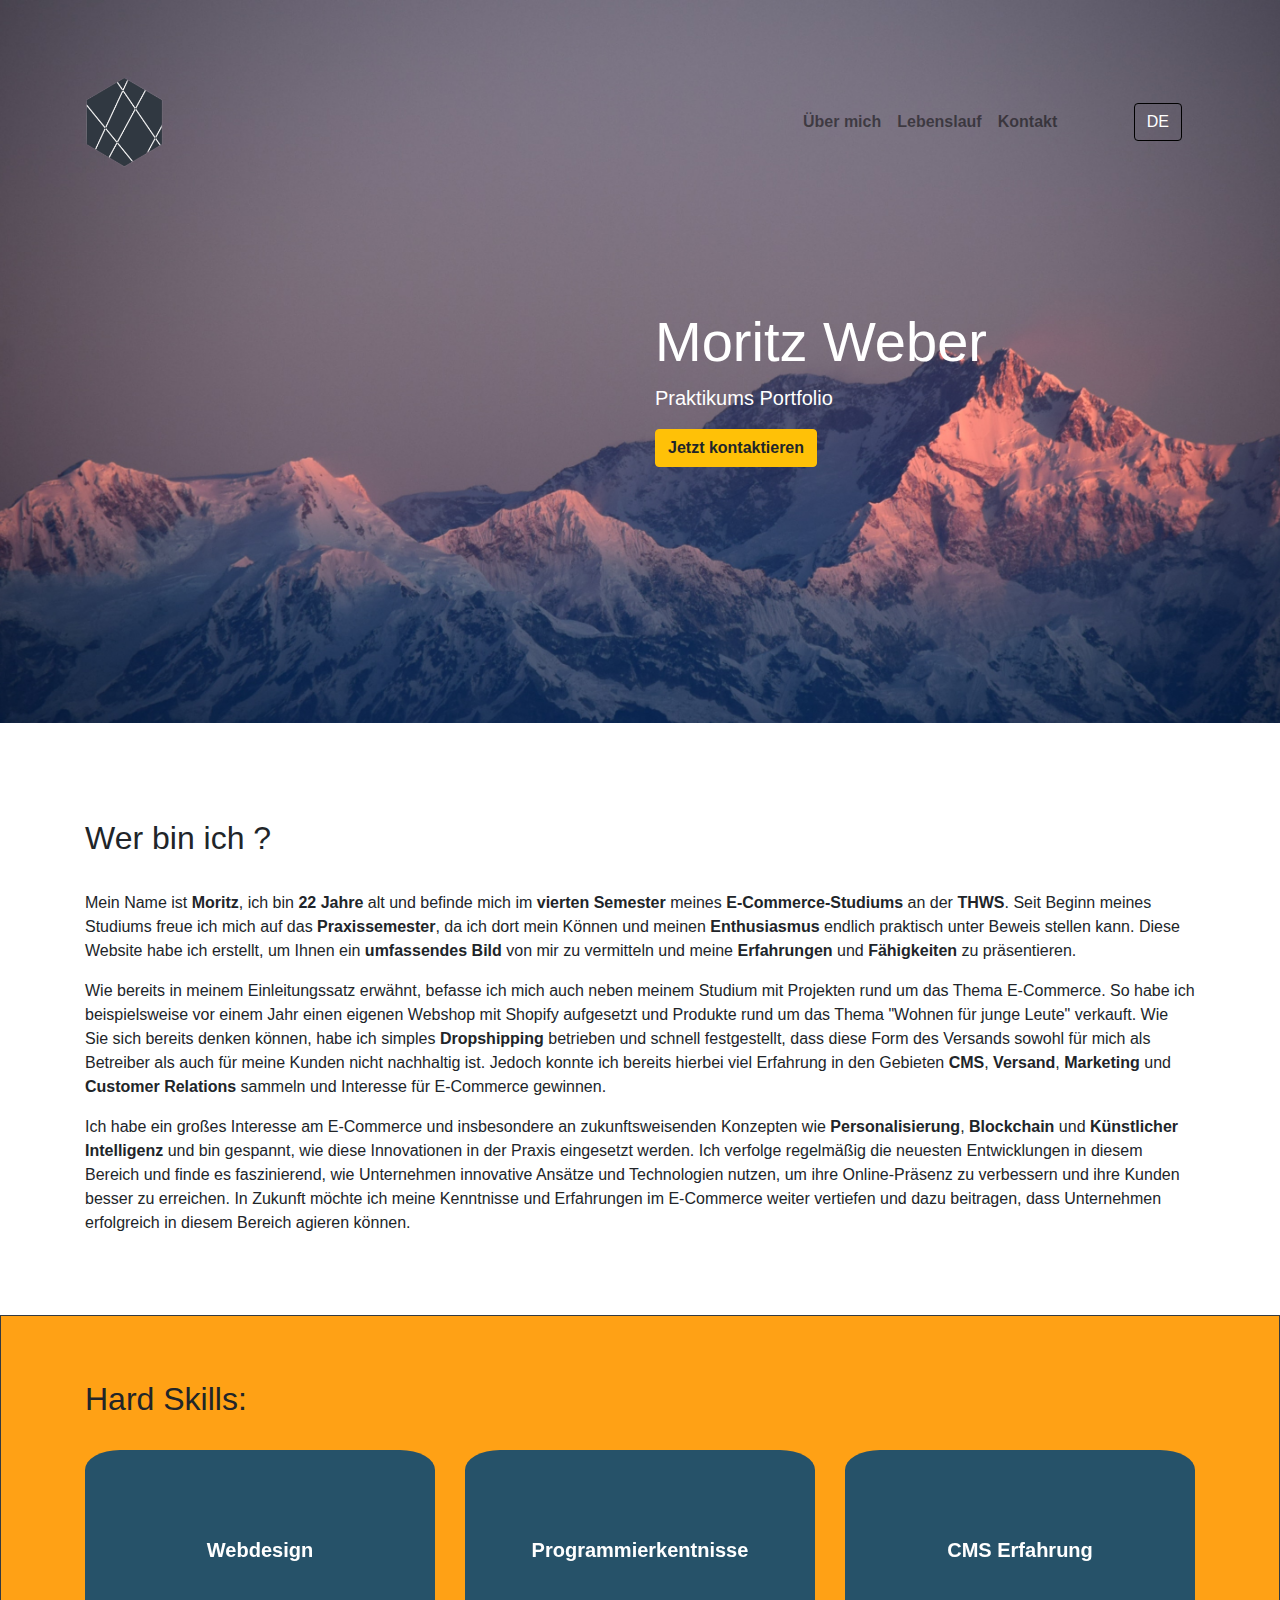
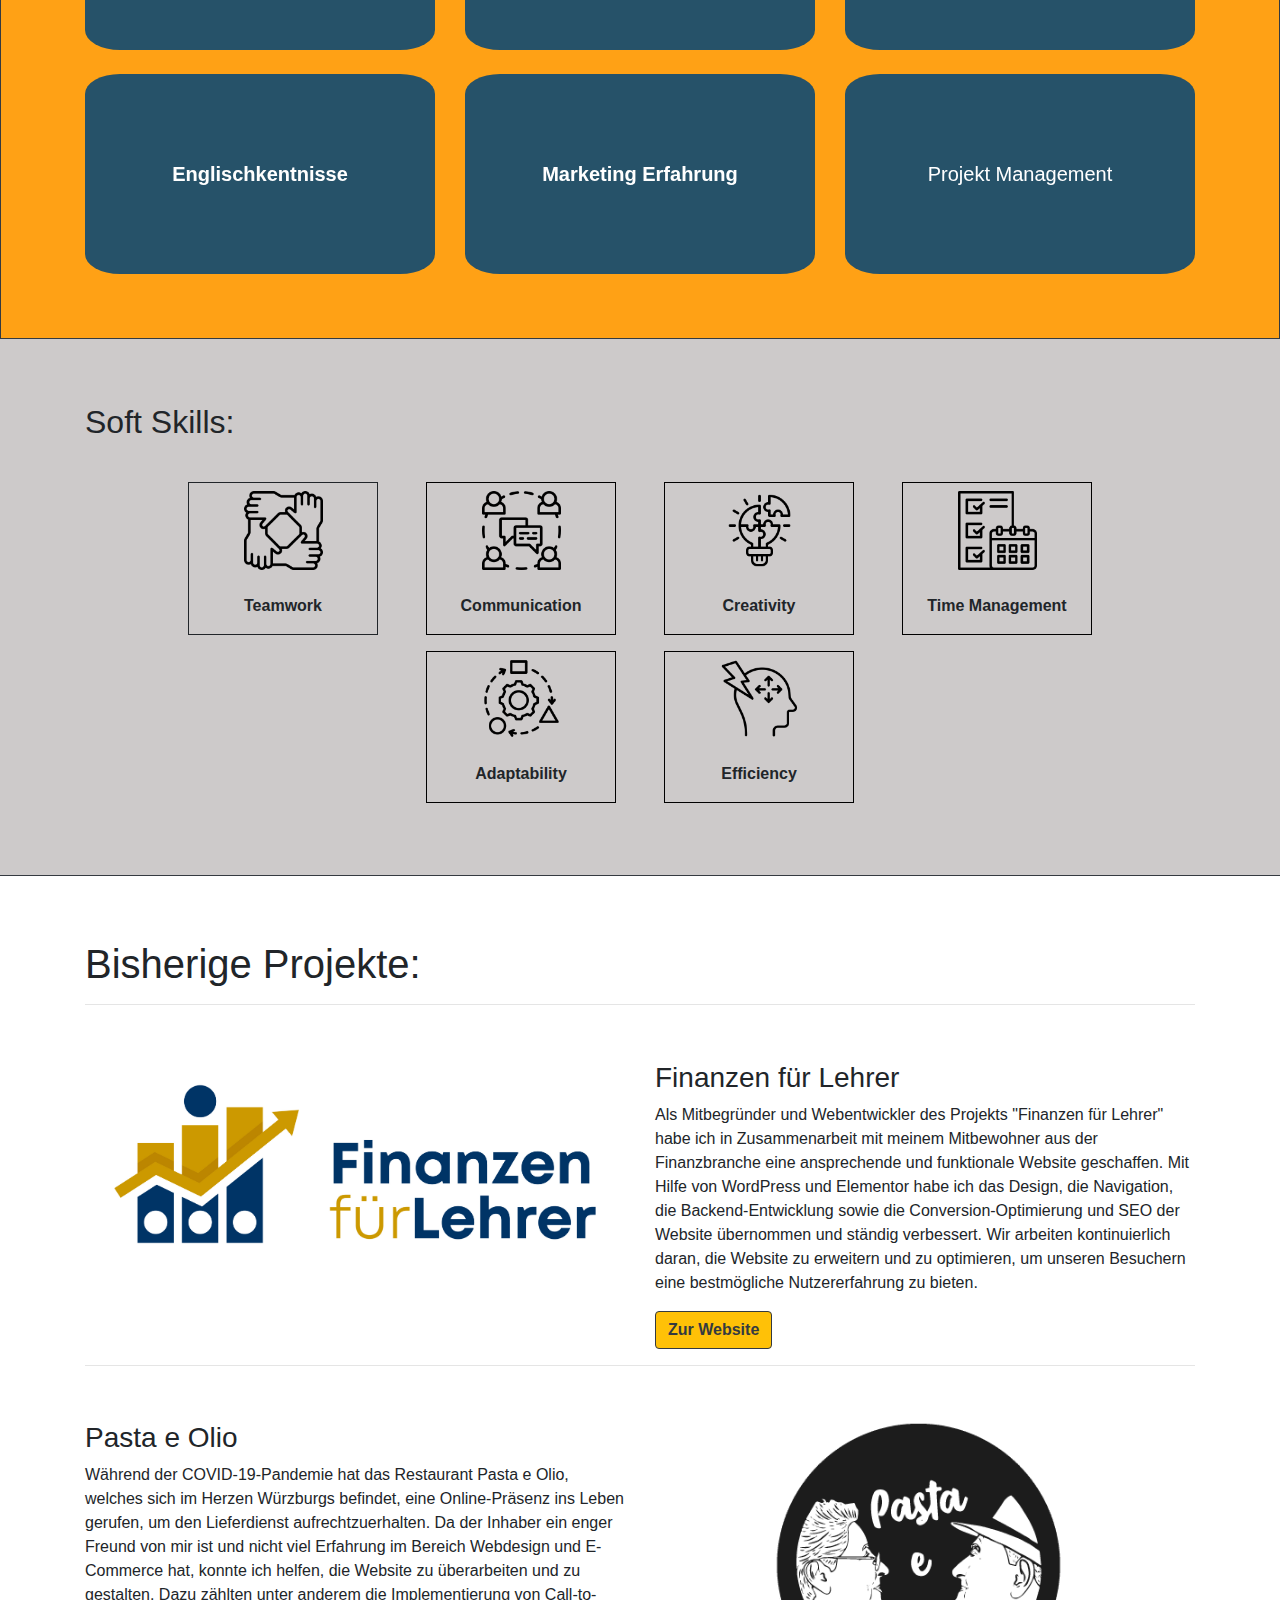
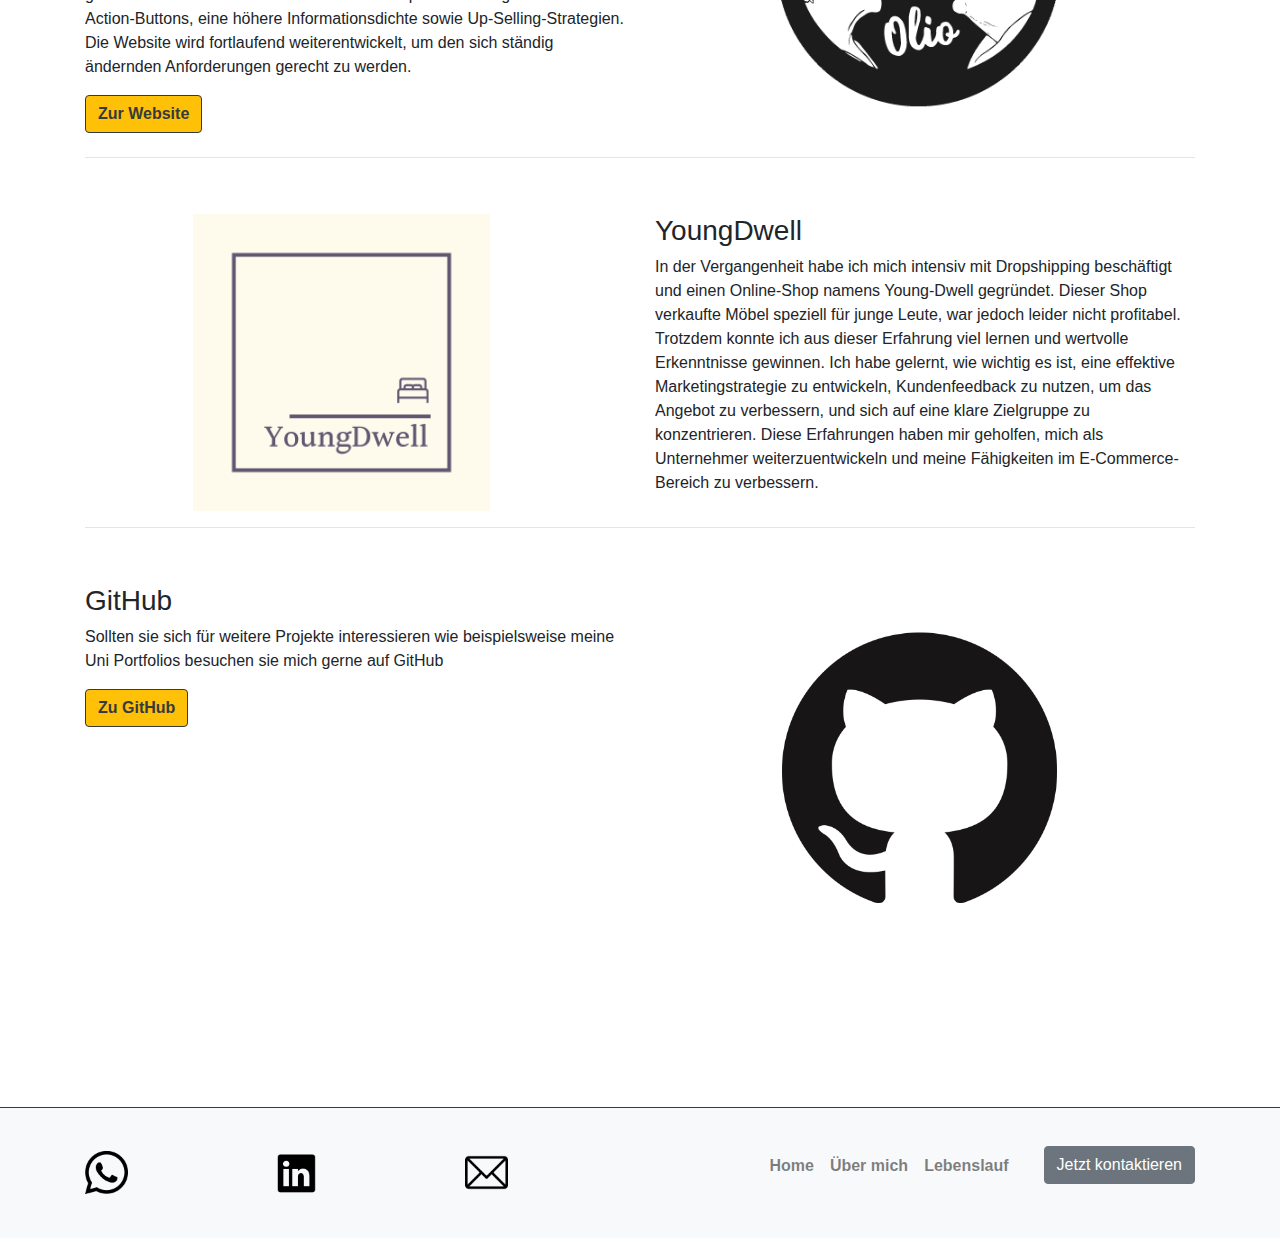
==== about.html @ 77ffb419 "footer" ====
<!DOCTYPE html>
<html lang="de">


<head>
  <meta charset="UTF-8">
  <meta name="viewport" content="width=device-width, initial-scale=1.0">
  <meta http-equiv="X-UA-Compatible" content="ie=edge">
  <title>Moritz Weber - Portfolio</title>
  <link rel="stylesheet" href="https://stackpath.bootstrapcdn.com/bootstrap/4.3.1/css/bootstrap.min.css" integrity="sha384-ggOyR0iXCbMQv3Xipma34MD+dH/1fQ784/j6cY/iJTQUOhcWr7x9JvoRxT2MZw1T" crossorigin="anonymous">
  <script src="lang.js"></script> 
  <script src="style.js"></script> 
  <link rel="stylesheet" href="style.css">
</head>


<body> 
  <div class="jumbotron jumbotron-fluid" style="background-image: url('img/mountain.jpg');">
    <header class="navbar navbar-expand-lg navbar-light" style="background-color: transparent;">
      <div class="container">
        <a class="navbar-brand" href="index.html">
          <img src="img/logo.png" alt="logo" style="max-height: 90px;" id="img1">
          <script>  rotateImageClockwise('img1');</script>
        </a>
        <button class="navbar-toggler" type="button" data-toggle="collapse" data-target="#navbarNav" aria-controls="navbarNav" aria-expanded="false" aria-label="Toggle navigation">
          <span class="navbar-toggler-icon"></span>
        </button>
        <div class="collapse navbar-collapse justify-content-end" id="navbarNav" style="margin-right: 5%;">
          <ul class="navbar-nav">
            <li class="nav-item">
              <a class="nav-link" href="about.html"  id="Head1"><strong>Über mich</strong><span class="sr-only">(current)</span></a>
            </li>
            <li class="nav-item">
              <a class="nav-link" href="lebenslauf.html" id="Head2"><strong>Lebenslauf</strong></a>
            </li>
            <li class="nav-item">
              <a class="nav-link" href="kontakt.html" id="Head3"><strong>Kontakt</strong></a>
            </li>
          </ul>
        </div>
        <div class="btn">
          <button class="btn btn-primary" style="background-color: transparent; color: white; border-color: black;" type="button" id="changeLanguage"  onclick="ChangeLang(Lang)">
            <script>
              document.write(Lang);
            </script>
          </button>
        </div>
      </div>
    </header>
    <div class="container" style="margin-top: 10%;">
      <div class="row">
        <div class="col-md-6">
        <!--<img src="img\Ewok3.jpg" alt="" class="mx-auto d-block" width="300" >-->
        </div>
  
        <div class="col-md-6">
          <h1 class="display-4" style="color: white;">Moritz Weber </h1>
          <p class="lead" style="color: white;" lang="de" id="Jumbo1"><strong>Praktikums Portfolio</strong></p>
          <a class="btn btn-warning" href="kontakt.html" id="Jumbo2"><strong>Jetzt kontaktieren</strong></a>
        </div>
      </div>
    </div>
  </div>

  <div class="container" style="padding-top: 5%;padding-bottom: 5%; border: black;">
    <section id="about">
      <h2 id="about1">Wer bin ich ?</h2>
      <p id="about2" style="margin-top: 3%;">Mein Name ist <strong>Moritz</strong>, ich bin <strong>22 Jahre</strong> alt und befinde mich im 
        <strong>vierten Semester</strong> meines <strong>E-Commerce-Studiums</strong> an der <strong>THWS</strong>. 
        Seit Beginn meines Studiums freue ich mich auf das <strong>Praxissemester</strong>, da ich dort mein Können und 
        meinen <strong>Enthusiasmus</strong> endlich praktisch unter Beweis stellen kann. Diese Website habe ich erstellt, um Ihnen ein 
        <strong>umfassendes Bild</strong> von mir zu vermitteln und meine <strong>Erfahrungen</strong> und <strong>Fähigkeiten</strong> 
        zu präsentieren.</p>

      <p id="about3">Wie bereits in meinem Einleitungssatz erwähnt, befasse ich mich auch neben meinem Studium mit 
        Projekten rund um das Thema E-Commerce. So habe ich beispielsweise vor einem Jahr einen eigenen Webshop mit Shopify 
        aufgesetzt und Produkte rund um das Thema "Wohnen für junge Leute" verkauft. Wie Sie sich bereits denken können, 
        habe ich simples <strong>Dropshipping</strong> betrieben und schnell festgestellt, dass diese Form des Versands sowohl 
        für mich als Betreiber als auch für meine Kunden nicht nachhaltig ist. Jedoch konnte ich bereits hierbei viel Erfahrung 
        in den Gebieten <strong>CMS</strong>, <strong>Versand</strong>, <strong>Marketing</strong> und <strong>Customer Relations</strong> 
        sammeln und Interesse für E-Commerce gewinnen.
      </p>

      <p id="about4">
        Ich habe ein großes Interesse am E-Commerce und insbesondere an zukunftsweisenden Konzepten wie 
        <strong>Personalisierung</strong>, <strong>Blockchain</strong> und <strong>Künstlicher Intelligenz</strong> 
        und bin gespannt, wie diese Innovationen in der Praxis eingesetzt werden. Ich verfolge regelmäßig die neuesten 
        Entwicklungen in diesem Bereich und finde es faszinierend, wie Unternehmen innovative Ansätze und Technologien nutzen, 
        um ihre Online-Präsenz zu verbessern und ihre Kunden besser zu erreichen. In Zukunft möchte ich meine Kenntnisse und 
        Erfahrungen im E-Commerce weiter vertiefen und dazu beitragen, dass Unternehmen erfolgreich in diesem Bereich agieren können.</p>
    </section>
  </div>

<div class="border border-dark" style="background-color: rgb(255, 161, 21); padding-top: 5%; padding-bottom: 5%; border:10px #000;">
  <div class="container">
  <section id="services">
    <h2>Hard Skills:</h2>
    <br>
    <div class="row">
      <div class=" col-sm-6 col-md-4 flip-card">
        <div class="flip-card-inner" style="background-color: #265269; min-height: 200px; border-radius: 10%;">
          <div class="flip-card-front" style="height: max-content;">
            <h5 class="card-front" style="color: white;" id="SH1"><strong>Webdesign</strong></h5>
          </div>
          <div class="flip-card-back" style="padding: 5%;">
            <p class="card-text" style="color: white;"id="SH1.1">Als Student habe ich bereits Erfahrung in der Erstellung von 
              <strong>nutzerfreundlichen Webdesigns</strong> gesammelt. Bei der Erstellung eines solchen Designs achte ich auf verschiedene Aspekte, 
              um sicherzustellen, dass die Benutzererfahrung so reibungslos wie möglich ist.</p>
          </div>
        </div>
      </div>

      <div class=" col-sm-6 col-md-4 flip-card">
        <div class="flip-card-inner" style="background-color: #265269; min-height: 200px; border-radius: 10%;">
          <div class="flip-card-front" style="height: max-content;">
            <h5 class="card-title" style="color: white; "id="SH2"><strong>Programmierkentnisse</strong></h5>
        </div>
          <div class="flip-card-back" style="padding: 5%;">
            <p class="card-text" style="color: white; "id="SH2.1">Ich habe sowohl durch mein Studium als auch in Eigeninitiative 
              Erfahrung mit Programmiersprachen wie: <strong> HTML, CSS, PYTHON, JS, SQL und PHP </strong>Ich möchte auch betonen, 
              dass die vorliegende Website ohne jegliche Baukästen gebaut wurde und komplett selbst gecodet wurde.</p>
        </div>
        </div>
      </div>
    

      <div class=" col-sm-6 col-md-4 flip-card">
        <div class="flip-card-inner" style="background-color: #265269; min-height: 200px; border-radius: 10%;">
          <div class="flip-card-front" style="height: max-content;">
            <h5 class="card-title" style="color: white;"id="SH3"><strong>CMS Erfahrung</strong></h5>
        </div>
          <div class="flip-card-back" style="padding: 5%;">
            <p class="card-text" style="color: white;"id="SH3.1">Ich habe bereits mit Content Management Systemen wie: 
             <strong>Shopify, WordPress, Magento, Shopware, Webflow</strong>  gearbeitet und mich intensiv mit diesen außeinander gesetzt. </p>
        </div>
        </div>
      </div>
</section>

<br>

      <div class="row" style="border: none;">
        <div class=" col-sm-6 col-md-4 flip-card">
          <div class="flip-card-inner" style="background-color: #265269; min-height: 200px; border-radius: 10%;">
            <div class="flip-card-front" style="height: max-content;">
              <h5 class="card-title" style="color: white;"id="SH4"><strong>Englischkentnisse</strong></h5>
            </div>
            <div class="flip-card-back" style="padding: 5%;">
              <p class="card-text" style="color: white;"id="SH4.1">Englich spreche ich fließend auch auf <strong>C1</strong> Level.</p>
            </div>
          </div>
        </div>
        <div class=" col-sm-6 col-md-4 flip-card">
          <div class="flip-card-inner" style="background-color: #265269; min-height: 200px; border-radius: 10%;">
            <div class="flip-card-front" style="height: max-content;">
              <h5 class="card-title" style="color: white;" id="SH5"><strong>Marketing Erfahrung</strong></h5>
            </div>
            <div class="flip-card-back" style="padding: 5%;">
              <p class="card-text" style="color: white;"id="SH5.1">Im Zuge meiner privaten Arbeit und Weiterbildung habe ich 
                bereits <strong>SEO-Optimierung</strong> durchgeführt, um einen besseren <strong>Page Rank</strong> auf den Ergebnisseiten zu erzielen. 
                Außerdem habe ich erfolgreich <strong>Werbekampagnen auf Meta und TikTok</strong> geschaltet, sowohl mit eigenem als auch fremdem Content.</p>    
            </div>
          </div>
        </div>
        <div class=" col-sm-6 col-md-4 flip-card">
          <div class="flip-card-inner" style="background-color: #265269; min-height: 200px; border-radius: 10%;">
            <div class="flip-card-front" style="height: max-content;">
              <h5 class="card-title" style="color: white;" id="SH6"><strong></strong>Projekt Management</h5>
            </div>
            <div class="flip-card-back" style="padding: 5%;">
              <p class="card-text" style="color: white;"id="SH6.1">Während meiner bisherigen beruflichen Erfahrungen in der 
                Gastronomie und im Erstellen von Websites konnte ich wertvolle Erfahrungen sammeln, insbesondere im <strong>Management 
                von Projekten und der Arbeit im Team</strong>.</p>    
            </div>
          </div>
        </div>
        </div>
  </section>
</div>
</div>

<div class="border-bottom border-dark" style="background-color: rgb(205, 202, 202); border-top: black;">
<div class="container align-items-center" style="overflow-x: auto; padding-top: 5%; padding-bottom: 5%;">
  <section id="services">
    <h2>Soft Skills:</h2>
    <br>
    <div class="row justify-content-center">
      <div class="col-2 d-flex align-items-center flex-column justify-content-center my-2 mx-4" style="border: 1px solid;">
        <div class="text-center" style="padding-top: 5%;">
          <img src="img\teamwork.png" alt="" style="width: 50%">
        </div>
        <br>
        <div>
          <p><strong>Teamwork</strong></p>
        </div>
      </div>
      <div class="col-2 d-flex align-items-center flex-column justify-content-center my-2 mx-4" style="border: 1px solid black;">
        <div class="text-center" style="padding-top: 5%;">
          <img src="img\message.png" alt="" style="width: 50%">
        </div>
        <br>
        <div>
          <p><strong>Communication</strong></p>
        </div>
      </div>
      <div class="col-2 d-flex align-items-center flex-column justify-content-center my-2 mx-4" style="border: 1px solid black;">
        <div class="text-center" style="padding-top: 5%;">
          <img src="img\idea.png" alt="" style="width: 50%">
        </div>
        <br>
        <div>
          <p><strong>Creativity</strong></p>
        </div>
      </div>
      <div class="col-2 d-flex align-items-center flex-column justify-content-center my-2 mx-4" style="border: 1px solid black;">
        <div class="text-center" style="padding-top: 5%;">
          <img src="img\project-management.png" alt="" style="width: 50%">
        </div>
        <br>
        <div>
          <p><strong>Time Management</strong></p>
        </div>
      </div>
      <div class="col-2 d-flex align-items-center flex-column justify-content-center my-2 mx-4" style="border: 1px solid black;">
        <div class="text-center" style="padding-top: 5%;">
          <img src="img\adaptation.png" alt="" style="width: 50%">
        </div>
        <br>
        <div>
          <p><strong>Adaptability</strong></p>
        </div>
      </div>
      <div class="col-2 d-flex align-items-center flex-column justify-content-center my-2 mx-4" style="border: 1px solid black;">
        <div class="text-center" style="padding-top: 5%;">
          <img src="img\flash.png" alt="" style="width: 50%">
        </div>
        <br>
        <div>
          <p><strong>Efficiency</strong></p>
        </div>
      </div>
    </div>
  </section>
</div>
</div>

<div class="border-bottom border-dark">
<section class="container" style="padding-top: 5%;padding-bottom: 5%;">
  <h1 id="SH7">Bisherige Projekte:</h1>
  <hr>
  
  <div class="row" style="margin-top: 5%;">
    <div class="col-md-6">
      <img src="img\Lehrer.jpg" alt="Bildbeschreibung" class="img-fluid">
    </div>
    <div class="col-md-6">
      <h3 >Finanzen für Lehrer</h2>
      <p id="SH8">Als Mitbegründer und Webentwickler des Projekts "Finanzen für Lehrer" habe ich in Zusammenarbeit mit meinem Mitbewohner aus der Finanzbranche eine ansprechende und funktionale Website geschaffen. Mit Hilfe von WordPress und Elementor habe ich das Design, die Navigation, die Backend-Entwicklung sowie die Conversion-Optimierung und SEO der Website übernommen und ständig verbessert. Wir arbeiten kontinuierlich daran, die Website zu erweitern und zu optimieren, um unseren Besuchern eine bestmögliche Nutzererfahrung zu bieten. </p>
      <button type="button" class="btn btn-warning btn-outline-dark"><a href="https://xn--finanzenfrlehrer-rzb.de/" class="btn-outline-dark"><strong>Zur Website</strong></a></button>
    </div>
  </div>


  <hr>
  <div class="row" style="margin-top: 5%;">
    <div class="col-md-6">
      <h3 >Pasta e Olio</h2>
      <p id="SH9">Während der COVID-19-Pandemie hat das Restaurant Pasta e Olio, welches sich im Herzen Würzburgs befindet, eine Online-Präsenz ins Leben gerufen, um den Lieferdienst aufrechtzuerhalten. Da der Inhaber ein enger Freund von mir ist und nicht viel Erfahrung im Bereich Webdesign und E-Commerce hat, konnte ich helfen, die Website zu überarbeiten und zu gestalten. Dazu zählten unter anderem die Implementierung von Call-to-Action-Buttons, eine höhere Informationsdichte sowie Up-Selling-Strategien. Die Website wird fortlaufend weiterentwickelt, um den sich ständig ändernden Anforderungen gerecht zu werden.</p>
          <button type="button" class="btn btn-warning btn-outline-dark"><a href="https://www.pastaeolio.de/" class="btn-outline-dark"><strong>Zur Website</strong></a></button>
    </div>
    <div class="col-md-6" style="justify-content: center;">
      <img src="img\pasta.png" alt="Bildbeschreibung" class="img-fluid" style="height: 90%; padding-left: 10%;">
    </div>
  </div>

  <hr>
  
  <div class="row" style="margin-top: 5%;">
    <div class="col-md-6">
      <img src="img\dwell.png" alt="Bildbeschreibung" class="img-fluid" style="width: 75%; padding-left: 20%;">
    </div>
    <div class="col-md-6">
      <h3>YoungDwell</h2>
      <p id="SH10">In der Vergangenheit habe ich mich intensiv mit Dropshipping beschäftigt und einen Online-Shop namens Young-Dwell gegründet. Dieser Shop verkaufte Möbel speziell für junge Leute, war jedoch leider nicht profitabel. Trotzdem konnte ich aus dieser Erfahrung viel lernen und wertvolle Erkenntnisse gewinnen. Ich habe gelernt, wie wichtig es ist, eine effektive Marketingstrategie zu entwickeln, Kundenfeedback zu nutzen, um das Angebot zu verbessern, und sich auf eine klare Zielgruppe zu konzentrieren. Diese Erfahrungen haben mir geholfen, mich als Unternehmer weiterzuentwickeln und meine Fähigkeiten im E-Commerce-Bereich zu verbessern.</p>
    </div>
  </div>

<hr>
   <div class="row" style="margin-top: 5%;">
    <div class="col-md-6">
      <h3>GitHub</h2>
      <p id="SH11">Sollten sie sich für weitere Projekte interessieren wie beispielsweise meine Uni Portfolios besuchen sie mich gerne auf GitHub</p>
      <button type="button" class="btn btn-warning btn-outline-dark"><a href="https://github.com/MoeToTheRitz?tab=repositories" class="btn-outline-dark"><strong>Zu GitHub</strong></a></button>
    </div>
    <div class="col-md-6" style="justify-content: center;">
      <img src="img\GitHub.png" alt="Bildbeschreibung" class="img-fluid" style="height: 80%; padding-left: 15%;">
    </div>
  </div>
  
  
</section>
</div>

<footer style="padding-bottom: 3%; padding-top: 3%;" class="navbar navbar-expand-lg navbar-light bg-light">
  <div class="container">
    <div class="row">
      <div class="col-2">
        <a class="navbar-brand" href="https://wa.me/+4917676984147"><img src="img\whatsapp.png" alt="Icon" style="width: 30%;"></a>
      </div>
      <div class="col-2">
        <a class="navbar-brand" href="https://www.linkedin.com/in/moritz-weber-30b2a0239/"><img src="img\linkedinn.png" alt="Icon" style="width: 30%;"></a>
      </div>
      <div class="col-2">
        <a class="navbar-brand" href="mailto:moritz.m.weber@gmail.com"><img src="img\email.png" alt="Icon" style="width: 30%;"></a>
      </div>
      <div class="col-6" >
        <ul class="navbar-nav justify-content-end">
          <li class="nav-item ">
            <a class="nav-link" href="index.html"><strong>Home</strong><span class="sr-only">(current)</span></a>
          </li>
          <li class="nav-item ">
            <a class="nav-link" href="about.html" id="Foot1"><strong>Über mich</strong></a>
          </li>
          <li class="nav-item">
            <a class="nav-link" href="lebenslauf.html" id="Foot2"><strong>Lebenslauf</strong></a>
          </li>
          <li class="nav-item" style="margin-left: 5%;">
            <a class="btn btn-secondary" href="kontakt.html" id="Foot4">Jetzt kontaktieren</a>
          </li>
        </ul>
      </div>

    </div>
  </div>
</footer>
---- style.css ----
.flip-card {
    background-color: transparent;
    width: 300px;
    height: 200px;
    perspective: 1000px; /* Remove this if you don't want the 3D effect */
  }
  
  /* This container is needed to position the front and back side */
  .flip-card-inner {
    position: relative;
    width: 100%;
    height: 100%;
    text-align: center;
    transition: transform 0.8s;
    transform-style: preserve-3d;
  }
  
  /* Do an horizontal flip when you move the mouse over the flip box container */
  .flip-card:hover .flip-card-inner {
    transform: rotateY(180deg);
  }
  
  /* Position the front and back side */
  .flip-card-front, .flip-card-back {
    position: absolute;
    width: 100%;
    height: 100%;
    -webkit-backface-visibility: hidden; /* Safari */
    backface-visibility: hidden;
  }
  
  /* Style the front side (fallback if image is missing) */
  .flip-card-front{
    padding-top: 25%;
    display: grid;
    justify-content: center;
    align-items: center;
  }
  /* Style the back side */
  .flip-card-back {
    display: flex;
    justify-content: center;
    align-items: center;
    color: white;
    transform: rotateY(180deg);
  }
  
  .nav-link:hover {
    transform: scale(1.2); /* Verkleinert das Bild auf 80% */
    transition: transform 0.3s ease; /* Fügt eine flüssige Übergangswirkung hinzu */
  }
  .btn:hover:hover {
    transform: scale(1.2); /* Verkleinert das Bild auf 80% */
    transition: transform 0.3s ease; /* Fügt eine flüssige Übergangswirkung hinzu */
  }
  .navbar-brand:hover {
    transform: scale(1.2); /* Verkleinert das Bild auf 80% */
    transition: transform 0.3s ease; /* Fügt eine flüssige Übergangswirkung hinzu */
  }
  .arrow:hover {
    transform: scale(1.2); /* Verkleinert das Bild auf 80% */
    transition: transform 0.3s ease; /* Fügt eine flüssige Übergangswirkung hinzu */
  }  

  .jumbotron {
    box-sizing: border-box;
    background-image: url('img/mountain.jpg');
    background-size: cover;
    background-position: center center;
    background-position-y: 60%;
    padding-bottom: 20%;
    background-attachment: fixed;
    
  }
  .header{
    position: fixed;
    width: 100%;
    background-color: transparent;
  }
  .head{
    color: aliceblue;
  }
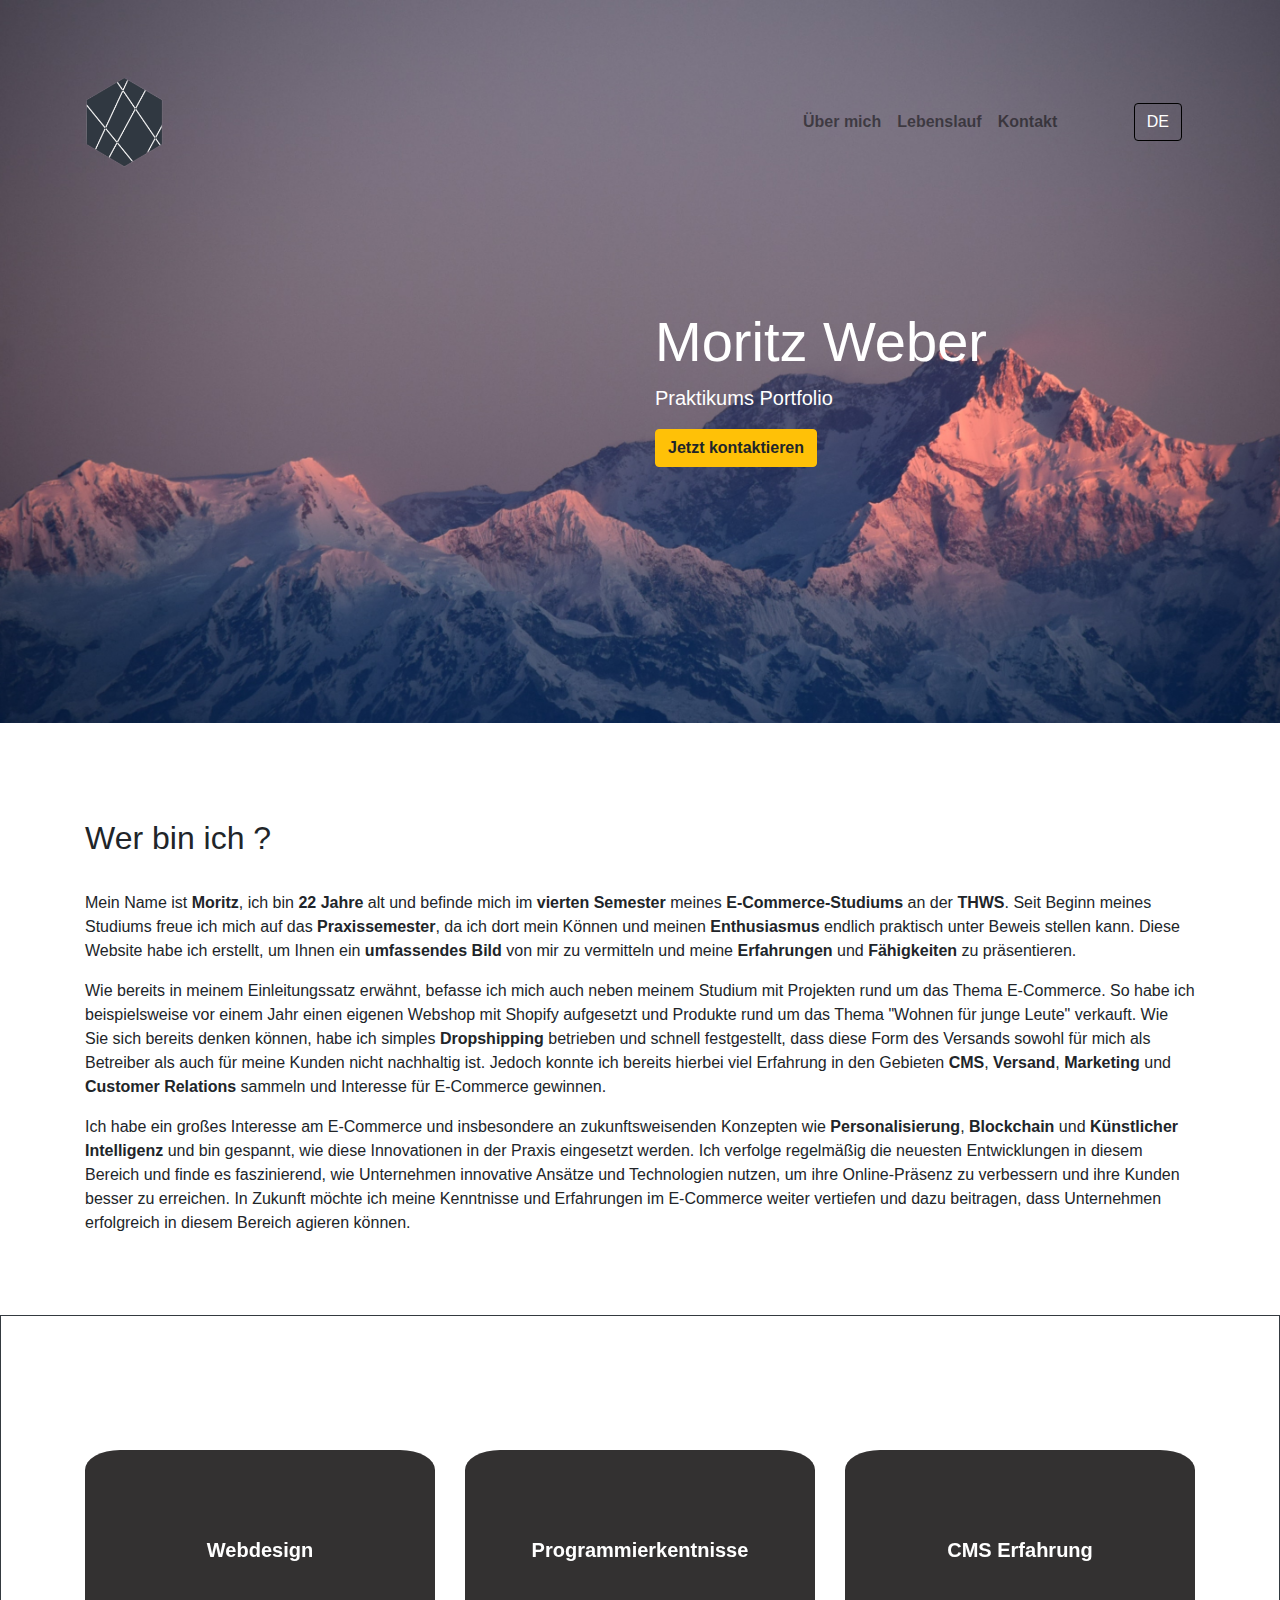
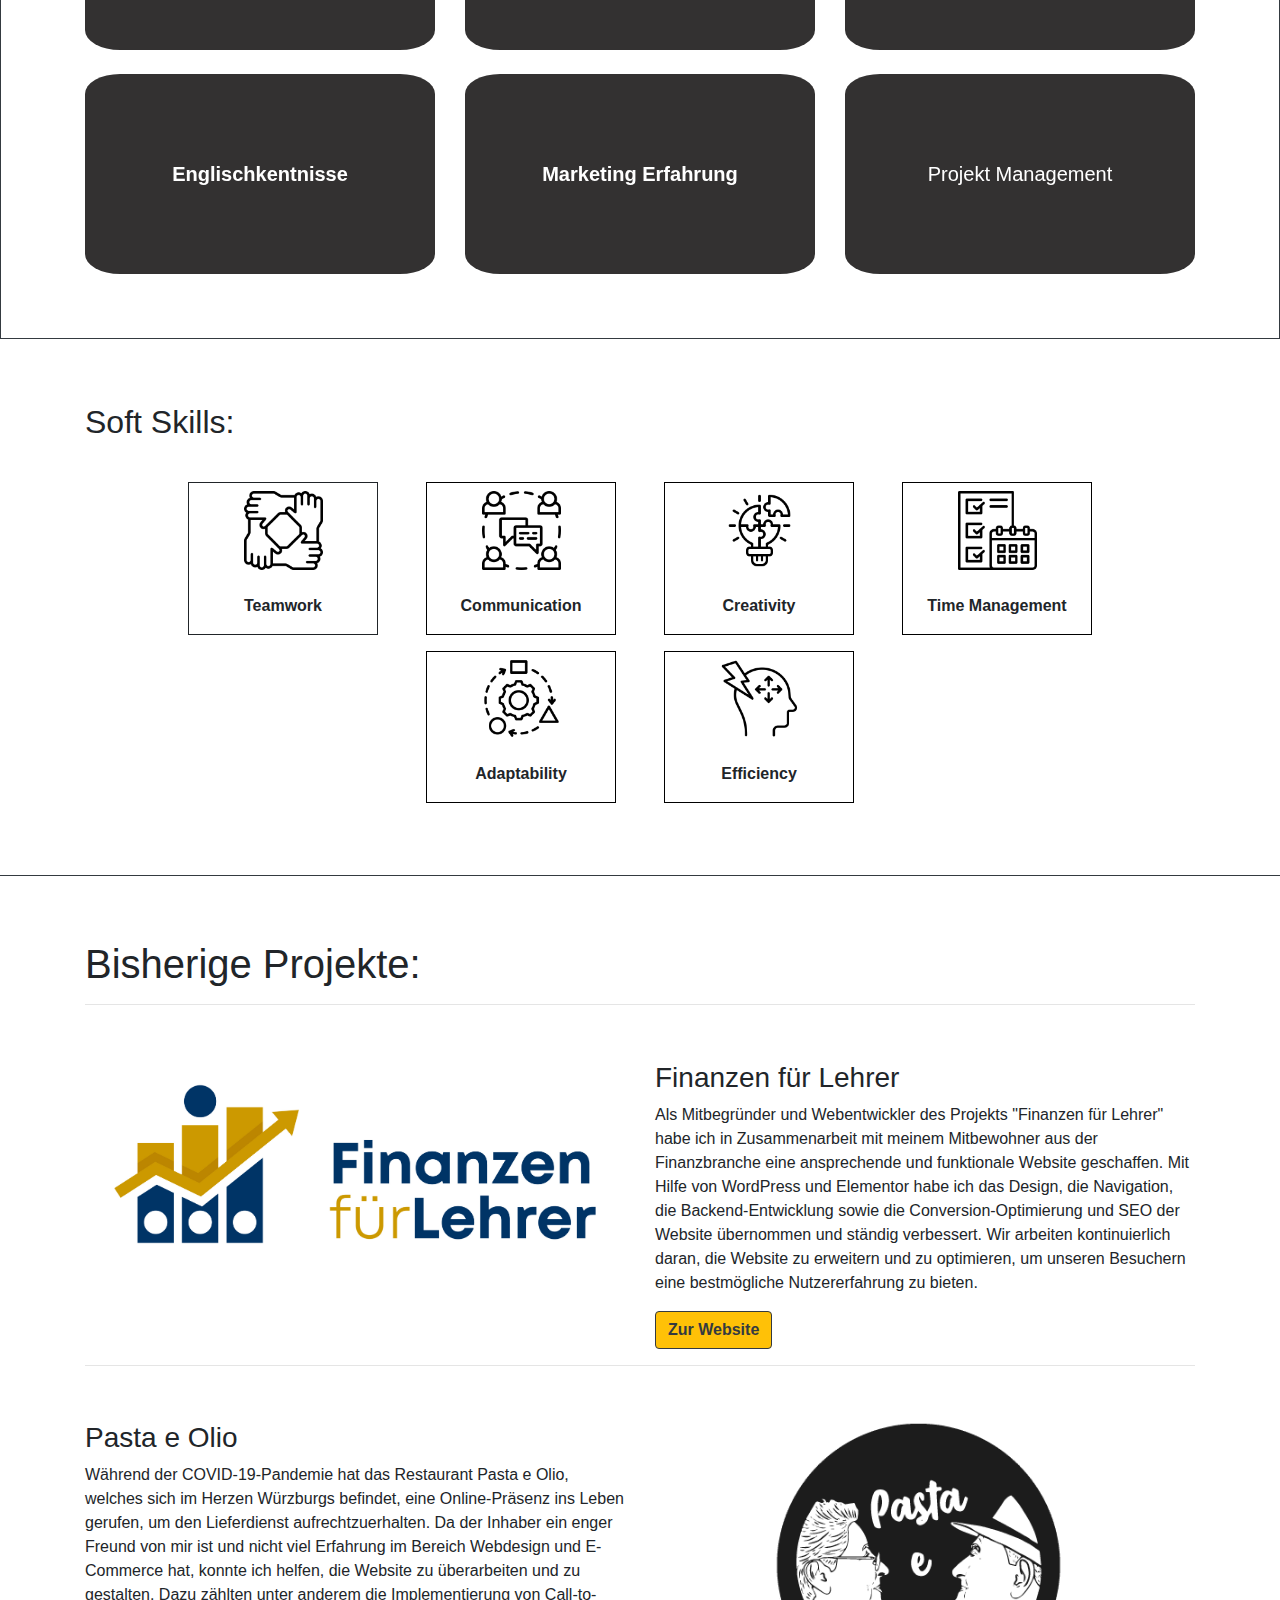
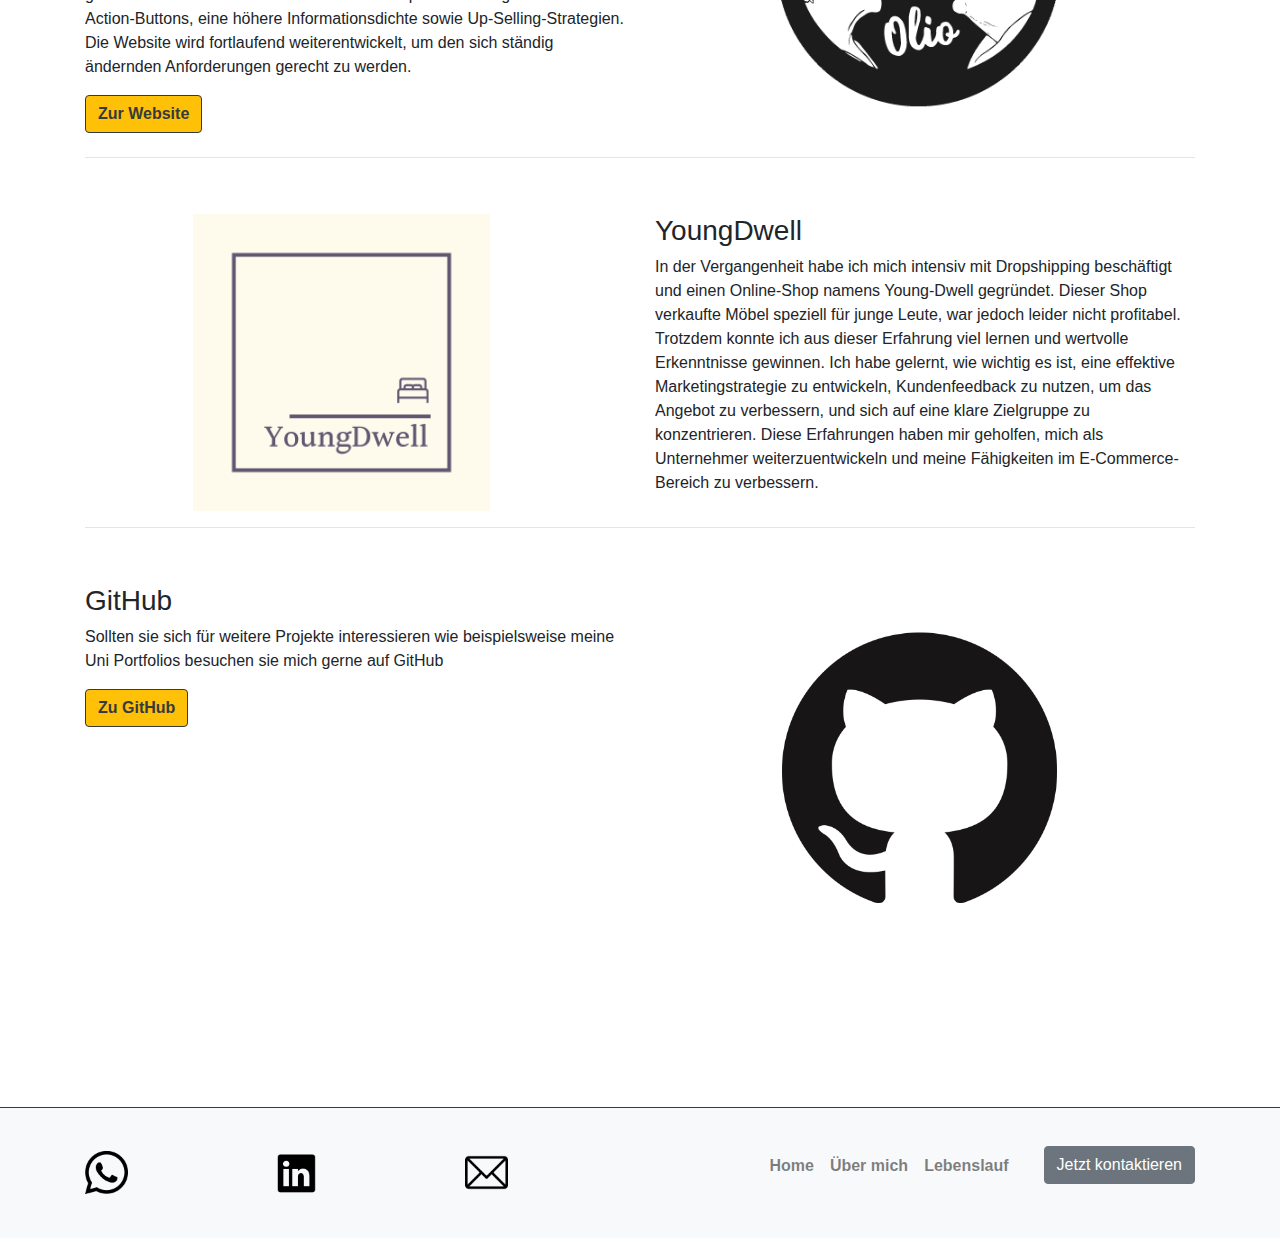
==== commit 54ee8c61: "city" ====
--- a/about.html
+++ b/about.html
@@ -91,14 +91,14 @@
     </section>
   </div>
 
-<div class="border border-dark" style="background-color: rgb(255, 161, 21); padding-top: 5%; padding-bottom: 5%; border:10px #000;">
+<div class="border border-dark hardskills" style="background-image: url('img/city.jpg'); padding-top: 5%; padding-bottom: 5%;">
   <div class="container">
   <section id="services">
-    <h2>Hard Skills:</h2>
+    <h2 style="color: white;">Hard Skills:</h2>
     <br>
     <div class="row">
       <div class=" col-sm-6 col-md-4 flip-card">
-        <div class="flip-card-inner" style="background-color: #265269; min-height: 200px; border-radius: 10%;">
+        <div class="flip-card-inner" style="background-color: #333131; min-height: 200px; border-radius: 10%;">
           <div class="flip-card-front" style="height: max-content;">
             <h5 class="card-front" style="color: white;" id="SH1"><strong>Webdesign</strong></h5>
           </div>
@@ -111,7 +111,7 @@
       </div>
 
       <div class=" col-sm-6 col-md-4 flip-card">
-        <div class="flip-card-inner" style="background-color: #265269; min-height: 200px; border-radius: 10%;">
+        <div class="flip-card-inner" style="background-color: #333131; min-height: 200px; border-radius: 10%;">
           <div class="flip-card-front" style="height: max-content;">
             <h5 class="card-title" style="color: white; "id="SH2"><strong>Programmierkentnisse</strong></h5>
         </div>
@@ -125,7 +125,7 @@
     
 
       <div class=" col-sm-6 col-md-4 flip-card">
-        <div class="flip-card-inner" style="background-color: #265269; min-height: 200px; border-radius: 10%;">
+        <div class="flip-card-inner" style="background-color: #333131; min-height: 200px; border-radius: 10%;">
           <div class="flip-card-front" style="height: max-content;">
             <h5 class="card-title" style="color: white;"id="SH3"><strong>CMS Erfahrung</strong></h5>
         </div>
@@ -141,7 +141,7 @@
 
       <div class="row" style="border: none;">
         <div class=" col-sm-6 col-md-4 flip-card">
-          <div class="flip-card-inner" style="background-color: #265269; min-height: 200px; border-radius: 10%;">
+          <div class="flip-card-inner" style="background-color: #333131; min-height: 200px; border-radius: 10%;">
             <div class="flip-card-front" style="height: max-content;">
               <h5 class="card-title" style="color: white;"id="SH4"><strong>Englischkentnisse</strong></h5>
             </div>
@@ -151,7 +151,7 @@
           </div>
         </div>
         <div class=" col-sm-6 col-md-4 flip-card">
-          <div class="flip-card-inner" style="background-color: #265269; min-height: 200px; border-radius: 10%;">
+          <div class="flip-card-inner" style="background-color: #333131; min-height: 200px; border-radius: 10%;">
             <div class="flip-card-front" style="height: max-content;">
               <h5 class="card-title" style="color: white;" id="SH5"><strong>Marketing Erfahrung</strong></h5>
             </div>
@@ -163,7 +163,7 @@
           </div>
         </div>
         <div class=" col-sm-6 col-md-4 flip-card">
-          <div class="flip-card-inner" style="background-color: #265269; min-height: 200px; border-radius: 10%;">
+          <div class="flip-card-inner" style="background-color: #333131; min-height: 200px; border-radius: 10%;">
             <div class="flip-card-front" style="height: max-content;">
               <h5 class="card-title" style="color: white;" id="SH6"><strong></strong>Projekt Management</h5>
             </div>
@@ -179,7 +179,7 @@
 </div>
 </div>
 
-<div class="border-bottom border-dark" style="background-color: rgb(205, 202, 202); border-top: black;">
+<div class="border-bottom border-dark" style="border-top: black;">
 <div class="container align-items-center" style="overflow-x: auto; padding-top: 5%; padding-bottom: 5%;">
   <section id="services">
     <h2>Soft Skills:</h2>
--- a/style.css
+++ b/style.css
@@ -46,20 +46,20 @@
   }
   
   .nav-link:hover {
-    transform: scale(1.2); /* Verkleinert das Bild auf 80% */
-    transition: transform 0.3s ease; /* Fügt eine flüssige Übergangswirkung hinzu */
+    transform: scale(1.2); 
+    transition: transform 0.3s ease; 
   }
   .btn:hover:hover {
-    transform: scale(1.2); /* Verkleinert das Bild auf 80% */
-    transition: transform 0.3s ease; /* Fügt eine flüssige Übergangswirkung hinzu */
+    transform: scale(1.2); 
+    transition: transform 0.3s ease; 
   }
   .navbar-brand:hover {
-    transform: scale(1.2); /* Verkleinert das Bild auf 80% */
-    transition: transform 0.3s ease; /* Fügt eine flüssige Übergangswirkung hinzu */
+    transform: scale(1.2); 
+    transition: transform 0.3s ease; 
   }
   .arrow:hover {
-    transform: scale(1.2); /* Verkleinert das Bild auf 80% */
-    transition: transform 0.3s ease; /* Fügt eine flüssige Übergangswirkung hinzu */
+    transform: scale(1.2);
+    transition: transform 0.3s ease;
   }  
 
   .jumbotron {
@@ -72,13 +72,25 @@
     background-attachment: fixed;
     
   }
+  .hardskills{
+    box-sizing: border-box;
+    background-image: url('img/city.jpg');
+    background-size: cover;
+    background-position: center center;
+    background-position-y: 60%;
+    padding-bottom: 20%;
+    background-attachment: fixed;
+  }
   .header{
     position: fixed;
     width: 100%;
     background-color: transparent;
   }
-  .head{
-    color: aliceblue;
-  }
+html{
+  scroll-behavior: smooth;
+}
+p{
+  line-height: 150%;
+}
 
   
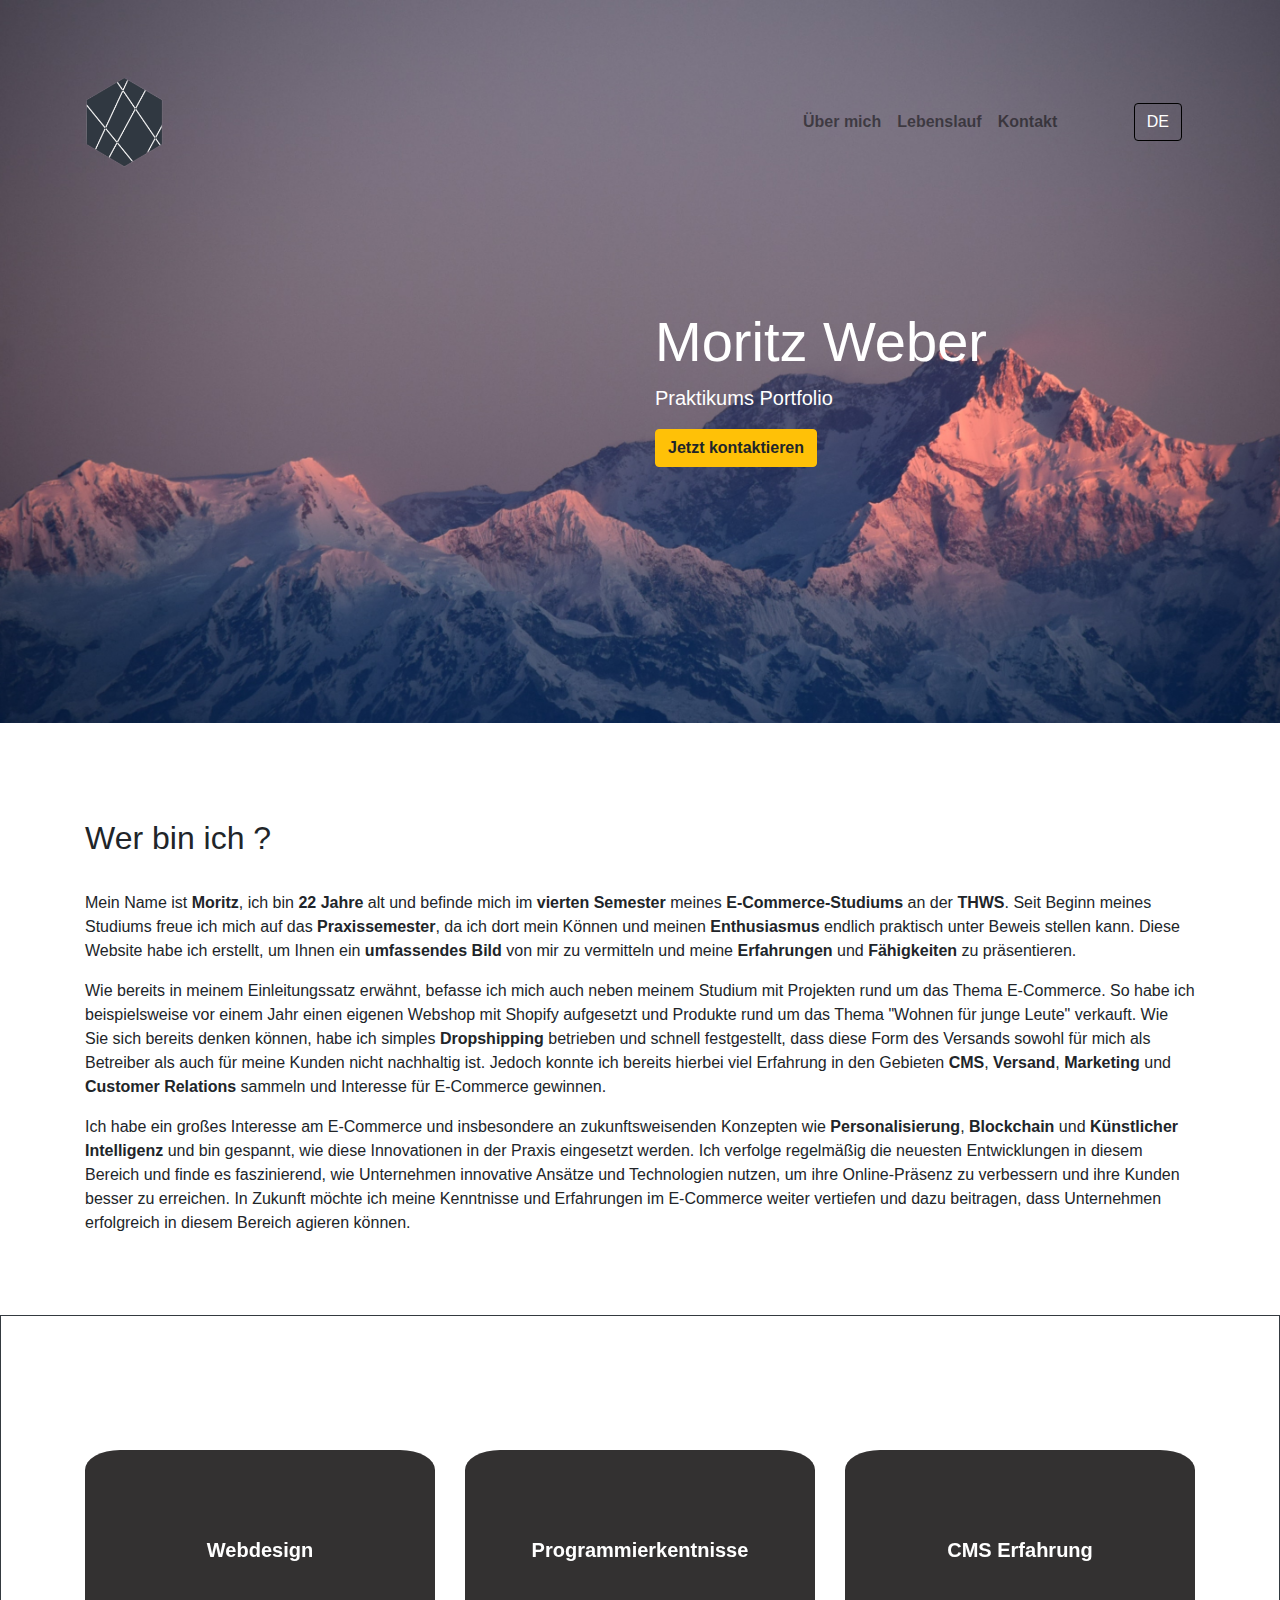
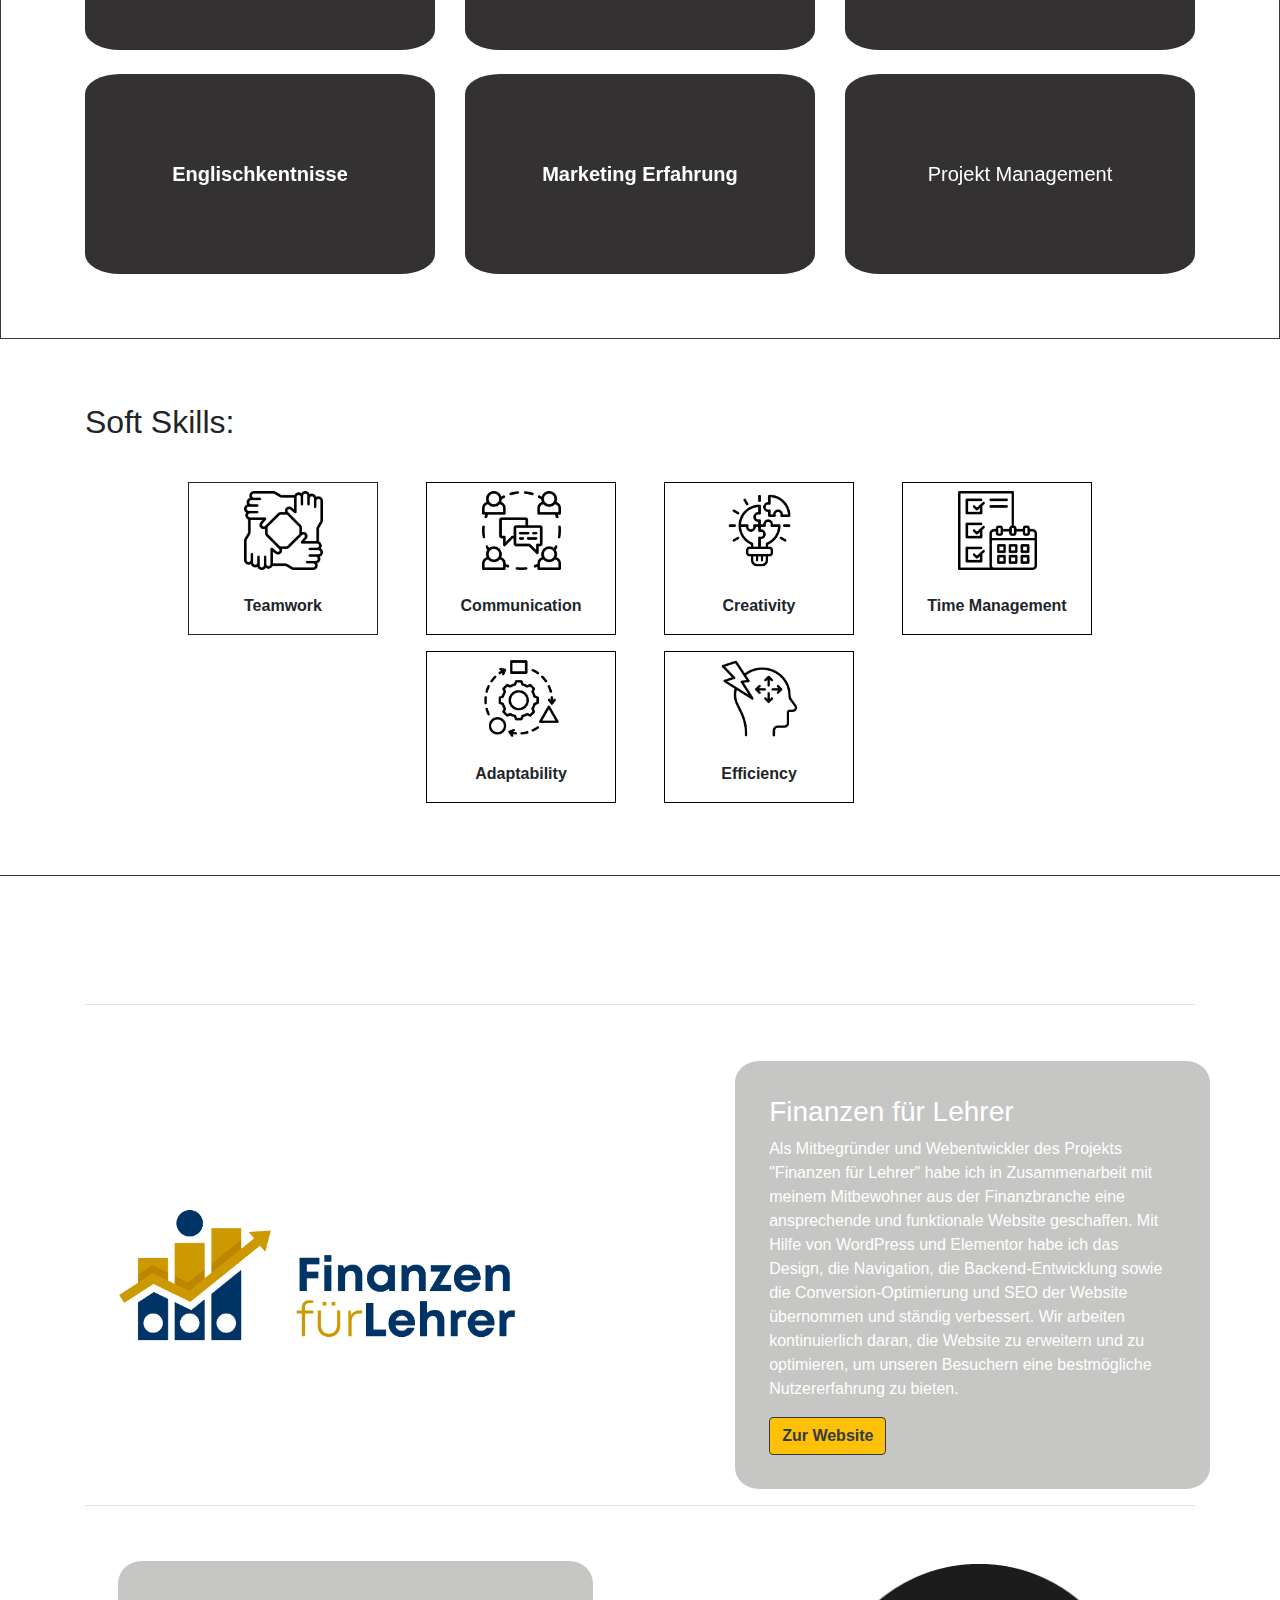
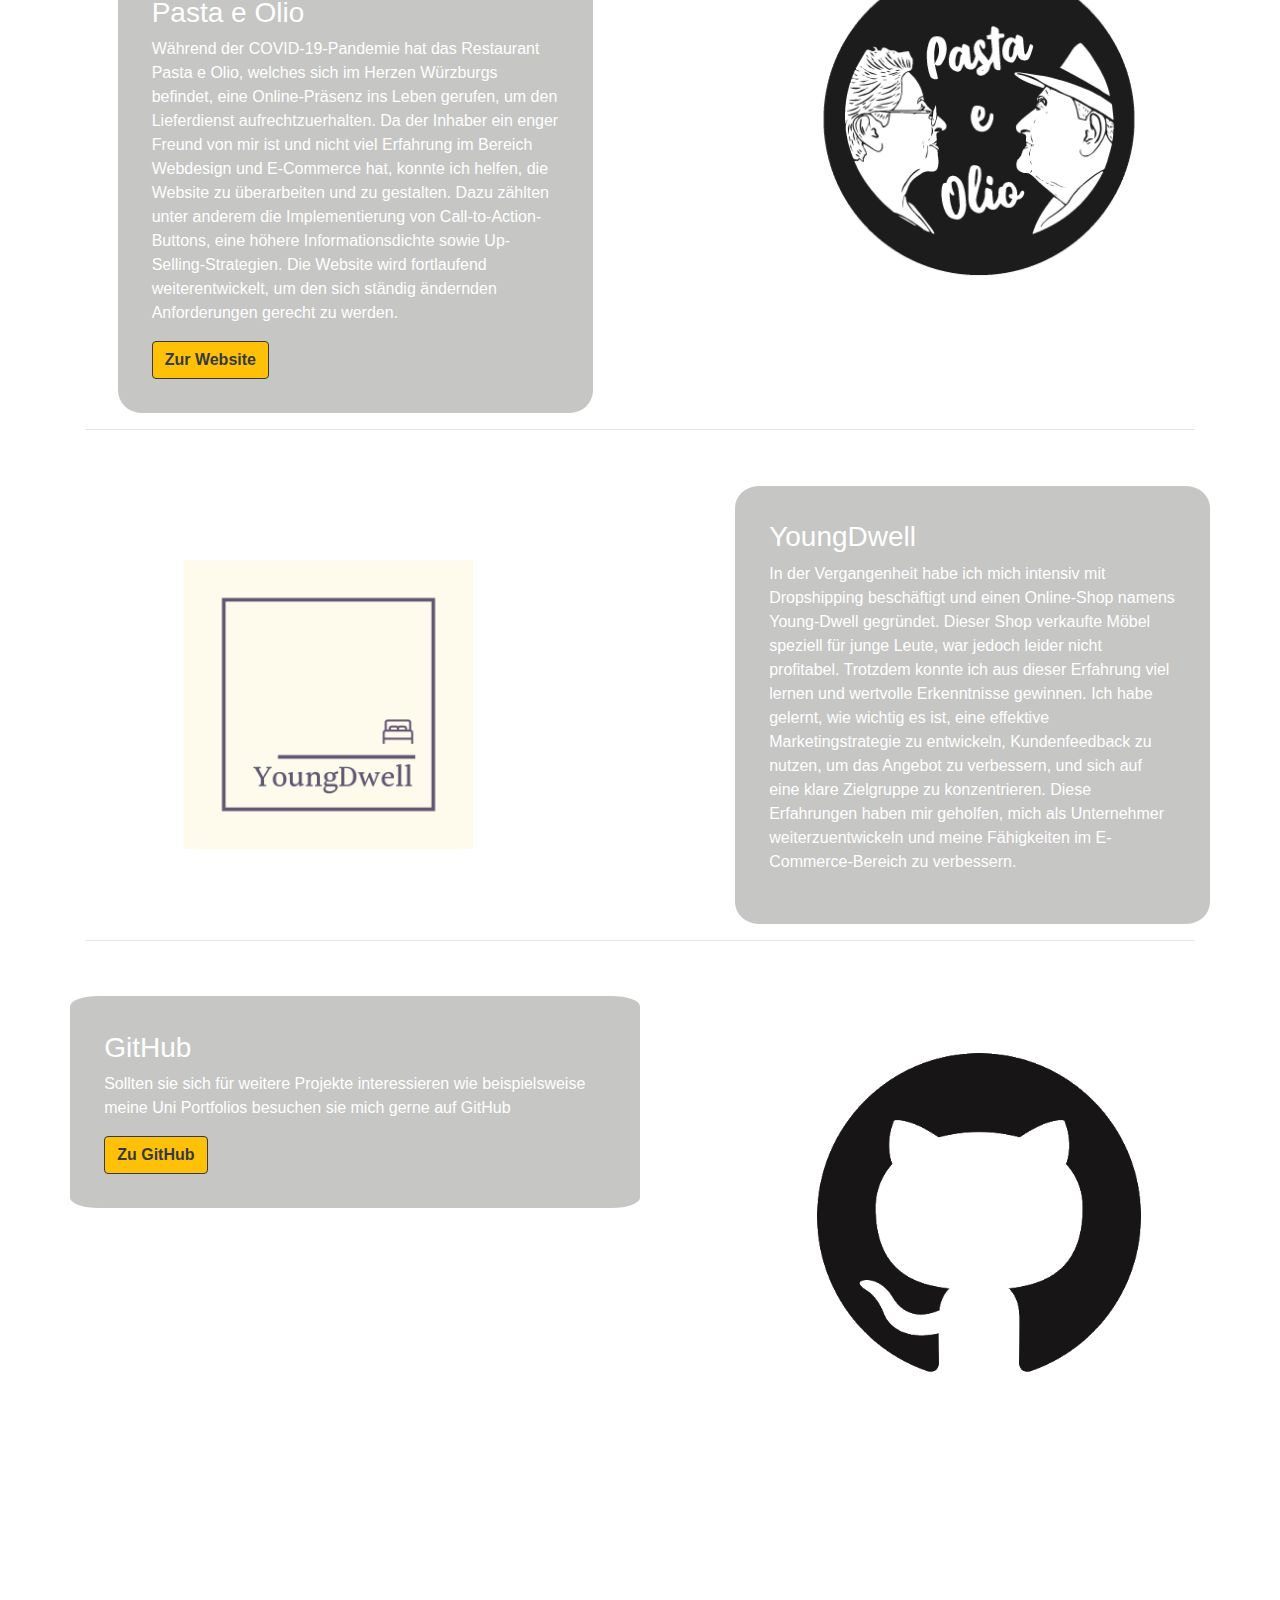
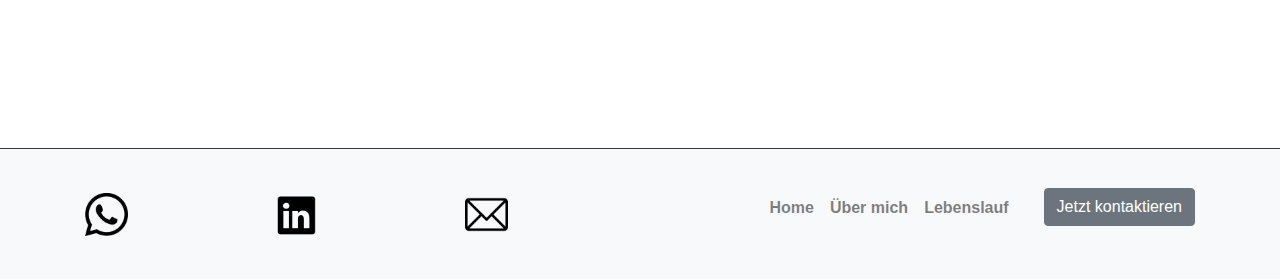
==== commit 31a5403e: "alles" ====
--- a/about.html
+++ b/about.html
@@ -98,7 +98,7 @@
     <br>
     <div class="row">
       <div class=" col-sm-6 col-md-4 flip-card">
-        <div class="flip-card-inner" style="background-color: #333131; min-height: 200px; border-radius: 10%;">
+        <div class="flip-card-inner">
           <div class="flip-card-front" style="height: max-content;">
             <h5 class="card-front" style="color: white;" id="SH1"><strong>Webdesign</strong></h5>
           </div>
@@ -111,7 +111,7 @@
       </div>
 
       <div class=" col-sm-6 col-md-4 flip-card">
-        <div class="flip-card-inner" style="background-color: #333131; min-height: 200px; border-radius: 10%;">
+        <div class="flip-card-inner">
           <div class="flip-card-front" style="height: max-content;">
             <h5 class="card-title" style="color: white; "id="SH2"><strong>Programmierkentnisse</strong></h5>
         </div>
@@ -125,7 +125,7 @@
     
 
       <div class=" col-sm-6 col-md-4 flip-card">
-        <div class="flip-card-inner" style="background-color: #333131; min-height: 200px; border-radius: 10%;">
+        <div class="flip-card-inner">
           <div class="flip-card-front" style="height: max-content;">
             <h5 class="card-title" style="color: white;"id="SH3"><strong>CMS Erfahrung</strong></h5>
         </div>
@@ -141,7 +141,7 @@
 
       <div class="row" style="border: none;">
         <div class=" col-sm-6 col-md-4 flip-card">
-          <div class="flip-card-inner" style="background-color: #333131; min-height: 200px; border-radius: 10%;">
+          <div class="flip-card-inner">
             <div class="flip-card-front" style="height: max-content;">
               <h5 class="card-title" style="color: white;"id="SH4"><strong>Englischkentnisse</strong></h5>
             </div>
@@ -151,7 +151,7 @@
           </div>
         </div>
         <div class=" col-sm-6 col-md-4 flip-card">
-          <div class="flip-card-inner" style="background-color: #333131; min-height: 200px; border-radius: 10%;">
+          <div class="flip-card-inner">
             <div class="flip-card-front" style="height: max-content;">
               <h5 class="card-title" style="color: white;" id="SH5"><strong>Marketing Erfahrung</strong></h5>
             </div>
@@ -163,7 +163,7 @@
           </div>
         </div>
         <div class=" col-sm-6 col-md-4 flip-card">
-          <div class="flip-card-inner" style="background-color: #333131; min-height: 200px; border-radius: 10%;">
+          <div class="flip-card-inner">
             <div class="flip-card-front" style="height: max-content;">
               <h5 class="card-title" style="color: white;" id="SH6"><strong></strong>Projekt Management</h5>
             </div>
@@ -244,18 +244,18 @@
 </div>
 </div>
 
-<div class="border-bottom border-dark">
+<div class="border-bottom border-dark projekte"  style="background-image: url('img/about.jpg');">
 <section class="container" style="padding-top: 5%;padding-bottom: 5%;">
-  <h1 id="SH7">Bisherige Projekte:</h1>
+  <h1 id="SH7" class="text-white">Bisherige Projekte:</h1>
   <hr>
   
   <div class="row" style="margin-top: 5%;">
-    <div class="col-md-6">
-      <img src="img\Lehrer.jpg" alt="Bildbeschreibung" class="img-fluid">
-    </div>
-    <div class="col-md-6">
-      <h3 >Finanzen für Lehrer</h2>
-      <p id="SH8">Als Mitbegründer und Webentwickler des Projekts "Finanzen für Lehrer" habe ich in Zusammenarbeit mit meinem Mitbewohner aus der Finanzbranche eine ansprechende und funktionale Website geschaffen. Mit Hilfe von WordPress und Elementor habe ich das Design, die Navigation, die Backend-Entwicklung sowie die Conversion-Optimierung und SEO der Website übernommen und ständig verbessert. Wir arbeiten kontinuierlich daran, die Website zu erweitern und zu optimieren, um unseren Besuchern eine bestmögliche Nutzererfahrung zu bieten. </p>
+    <div class="col-md-5 my-auto mx-auto">
+      <img src="img\Lehrer.png" alt="Bildbeschreibung" class="img-fluid">
+    </div>
+    <div class="col-md-5 my-auto" style="margin-left: 15%; background-color: rgba(77, 77, 73, 0.322); border-radius: 5%; height: fit-content; padding: 3%;">
+      <h3 class="text-white">Finanzen für Lehrer</h2>
+      <p id="SH8" class="text-white">Als Mitbegründer und Webentwickler des Projekts "Finanzen für Lehrer" habe ich in Zusammenarbeit mit meinem Mitbewohner aus der Finanzbranche eine ansprechende und funktionale Website geschaffen. Mit Hilfe von WordPress und Elementor habe ich das Design, die Navigation, die Backend-Entwicklung sowie die Conversion-Optimierung und SEO der Website übernommen und ständig verbessert. Wir arbeiten kontinuierlich daran, die Website zu erweitern und zu optimieren, um unseren Besuchern eine bestmögliche Nutzererfahrung zu bieten. </p>
       <button type="button" class="btn btn-warning btn-outline-dark"><a href="https://xn--finanzenfrlehrer-rzb.de/" class="btn-outline-dark"><strong>Zur Website</strong></a></button>
     </div>
   </div>
@@ -263,37 +263,37 @@
 
   <hr>
   <div class="row" style="margin-top: 5%;">
-    <div class="col-md-6">
-      <h3 >Pasta e Olio</h2>
-      <p id="SH9">Während der COVID-19-Pandemie hat das Restaurant Pasta e Olio, welches sich im Herzen Würzburgs befindet, eine Online-Präsenz ins Leben gerufen, um den Lieferdienst aufrechtzuerhalten. Da der Inhaber ein enger Freund von mir ist und nicht viel Erfahrung im Bereich Webdesign und E-Commerce hat, konnte ich helfen, die Website zu überarbeiten und zu gestalten. Dazu zählten unter anderem die Implementierung von Call-to-Action-Buttons, eine höhere Informationsdichte sowie Up-Selling-Strategien. Die Website wird fortlaufend weiterentwickelt, um den sich ständig ändernden Anforderungen gerecht zu werden.</p>
+    <div class="col-md-5 my-auto mx-auto" style="background-color: rgba(77, 77, 73, 0.322); border-radius: 5%; height: fit-content; padding: 3%;">
+      <h3 class="text-white">Pasta e Olio</h2>
+      <p id="SH9" class="text-white">Während der COVID-19-Pandemie hat das Restaurant Pasta e Olio, welches sich im Herzen Würzburgs befindet, eine Online-Präsenz ins Leben gerufen, um den Lieferdienst aufrechtzuerhalten. Da der Inhaber ein enger Freund von mir ist und nicht viel Erfahrung im Bereich Webdesign und E-Commerce hat, konnte ich helfen, die Website zu überarbeiten und zu gestalten. Dazu zählten unter anderem die Implementierung von Call-to-Action-Buttons, eine höhere Informationsdichte sowie Up-Selling-Strategien. Die Website wird fortlaufend weiterentwickelt, um den sich ständig ändernden Anforderungen gerecht zu werden.</p>
           <button type="button" class="btn btn-warning btn-outline-dark"><a href="https://www.pastaeolio.de/" class="btn-outline-dark"><strong>Zur Website</strong></a></button>
     </div>
     <div class="col-md-6" style="justify-content: center;">
-      <img src="img\pasta.png" alt="Bildbeschreibung" class="img-fluid" style="height: 90%; padding-left: 10%;">
+      <img src="img\pasta.png" alt="Bildbeschreibung" class="img-fluid" style="height: 70%; padding-left: 20%; object-fit: cover;">
     </div>
   </div>
 
   <hr>
   
   <div class="row" style="margin-top: 5%;">
-    <div class="col-md-6">
-      <img src="img\dwell.png" alt="Bildbeschreibung" class="img-fluid" style="width: 75%; padding-left: 20%;">
-    </div>
-    <div class="col-md-6">
-      <h3>YoungDwell</h2>
-      <p id="SH10">In der Vergangenheit habe ich mich intensiv mit Dropshipping beschäftigt und einen Online-Shop namens Young-Dwell gegründet. Dieser Shop verkaufte Möbel speziell für junge Leute, war jedoch leider nicht profitabel. Trotzdem konnte ich aus dieser Erfahrung viel lernen und wertvolle Erkenntnisse gewinnen. Ich habe gelernt, wie wichtig es ist, eine effektive Marketingstrategie zu entwickeln, Kundenfeedback zu nutzen, um das Angebot zu verbessern, und sich auf eine klare Zielgruppe zu konzentrieren. Diese Erfahrungen haben mir geholfen, mich als Unternehmer weiterzuentwickeln und meine Fähigkeiten im E-Commerce-Bereich zu verbessern.</p>
+    <div class="col-md-5 my-auto mx-auto">
+      <img src="img\dwell.png" alt="Bildbeschreibung" class="img-fluid" style="width: 85%; padding-left: 20%;">
+    </div>
+    <div class="col-md-5" style="margin-left: 15%; background-color: rgba(77, 77, 73, 0.322); border-radius: 5%; height: fit-content; padding: 3%;">
+      <h3 class="text-white">YoungDwell</h2>
+      <p id="SH10" class="text-white">In der Vergangenheit habe ich mich intensiv mit Dropshipping beschäftigt und einen Online-Shop namens Young-Dwell gegründet. Dieser Shop verkaufte Möbel speziell für junge Leute, war jedoch leider nicht profitabel. Trotzdem konnte ich aus dieser Erfahrung viel lernen und wertvolle Erkenntnisse gewinnen. Ich habe gelernt, wie wichtig es ist, eine effektive Marketingstrategie zu entwickeln, Kundenfeedback zu nutzen, um das Angebot zu verbessern, und sich auf eine klare Zielgruppe zu konzentrieren. Diese Erfahrungen haben mir geholfen, mich als Unternehmer weiterzuentwickeln und meine Fähigkeiten im E-Commerce-Bereich zu verbessern.</p>
     </div>
   </div>
 
 <hr>
    <div class="row" style="margin-top: 5%;">
-    <div class="col-md-6">
-      <h3>GitHub</h2>
-      <p id="SH11">Sollten sie sich für weitere Projekte interessieren wie beispielsweise meine Uni Portfolios besuchen sie mich gerne auf GitHub</p>
+    <div class="col-md-6" style="background-color: rgba(77, 77, 73, 0.322); border-radius: 5%; height: fit-content; padding: 3%;">
+      <h3 class="text-white">GitHub</h2>
+      <p id="SH11" class="text-white">Sollten sie sich für weitere Projekte interessieren wie beispielsweise meine Uni Portfolios besuchen sie mich gerne auf GitHub</p>
       <button type="button" class="btn btn-warning btn-outline-dark"><a href="https://github.com/MoeToTheRitz?tab=repositories" class="btn-outline-dark"><strong>Zu GitHub</strong></a></button>
     </div>
-    <div class="col-md-6" style="justify-content: center;">
-      <img src="img\GitHub.png" alt="Bildbeschreibung" class="img-fluid" style="height: 80%; padding-left: 15%;">
+    <div class="col-md-6 my-auto mx-auto" style="justify-content: center;">
+      <img src="img\GitHub.png" alt="Bildbeschreibung" class="img-fluid" style="height: 50%; padding-left: 20%; object-fit: cover;">
     </div>
   </div>
   
--- a/style.css
+++ b/style.css
@@ -81,6 +81,28 @@
     padding-bottom: 20%;
     background-attachment: fixed;
   }
+
+  .resume{
+    box-sizing: border-box;
+    background-size: cover;
+    background-repeat: no-repeat;
+    background-position-y: 50%;
+    padding-bottom: 20%;
+    background-attachment: absolute;
+  }
+  .projekte{
+    box-sizing: border-box;
+    background-size: cover;
+    background-repeat: no-repeat;
+    background-position-y: 13%;
+    padding-bottom: 20%;
+    background-attachment: fixed;
+  }
+
+  .list-group-item{
+    background-color: #347293; color: white;
+  }
+
   .header{
     position: fixed;
     width: 100%;
@@ -92,5 +114,10 @@
 p{
   line-height: 150%;
 }
+.flip-card-inner{
+  background-color: #333131; 
+  min-height: 200px; 
+  border-radius: 10%;
+}
 
   
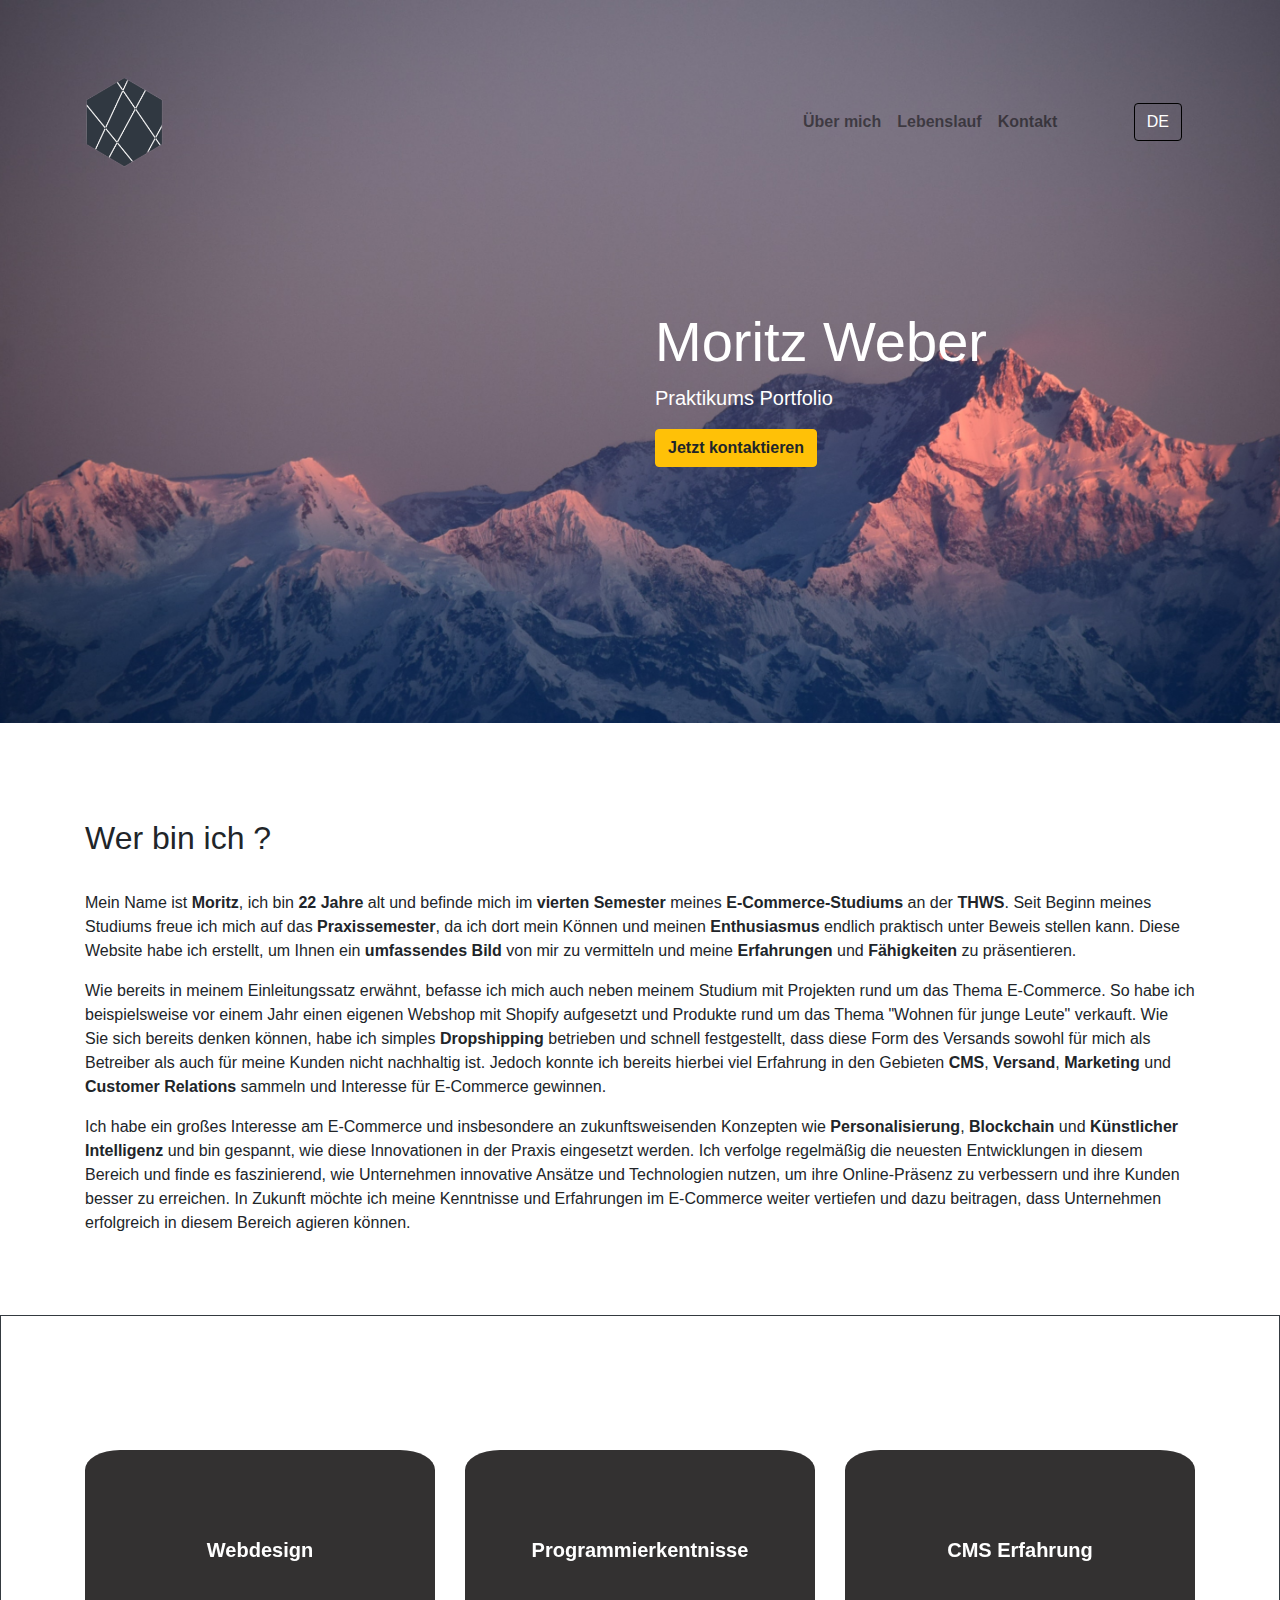
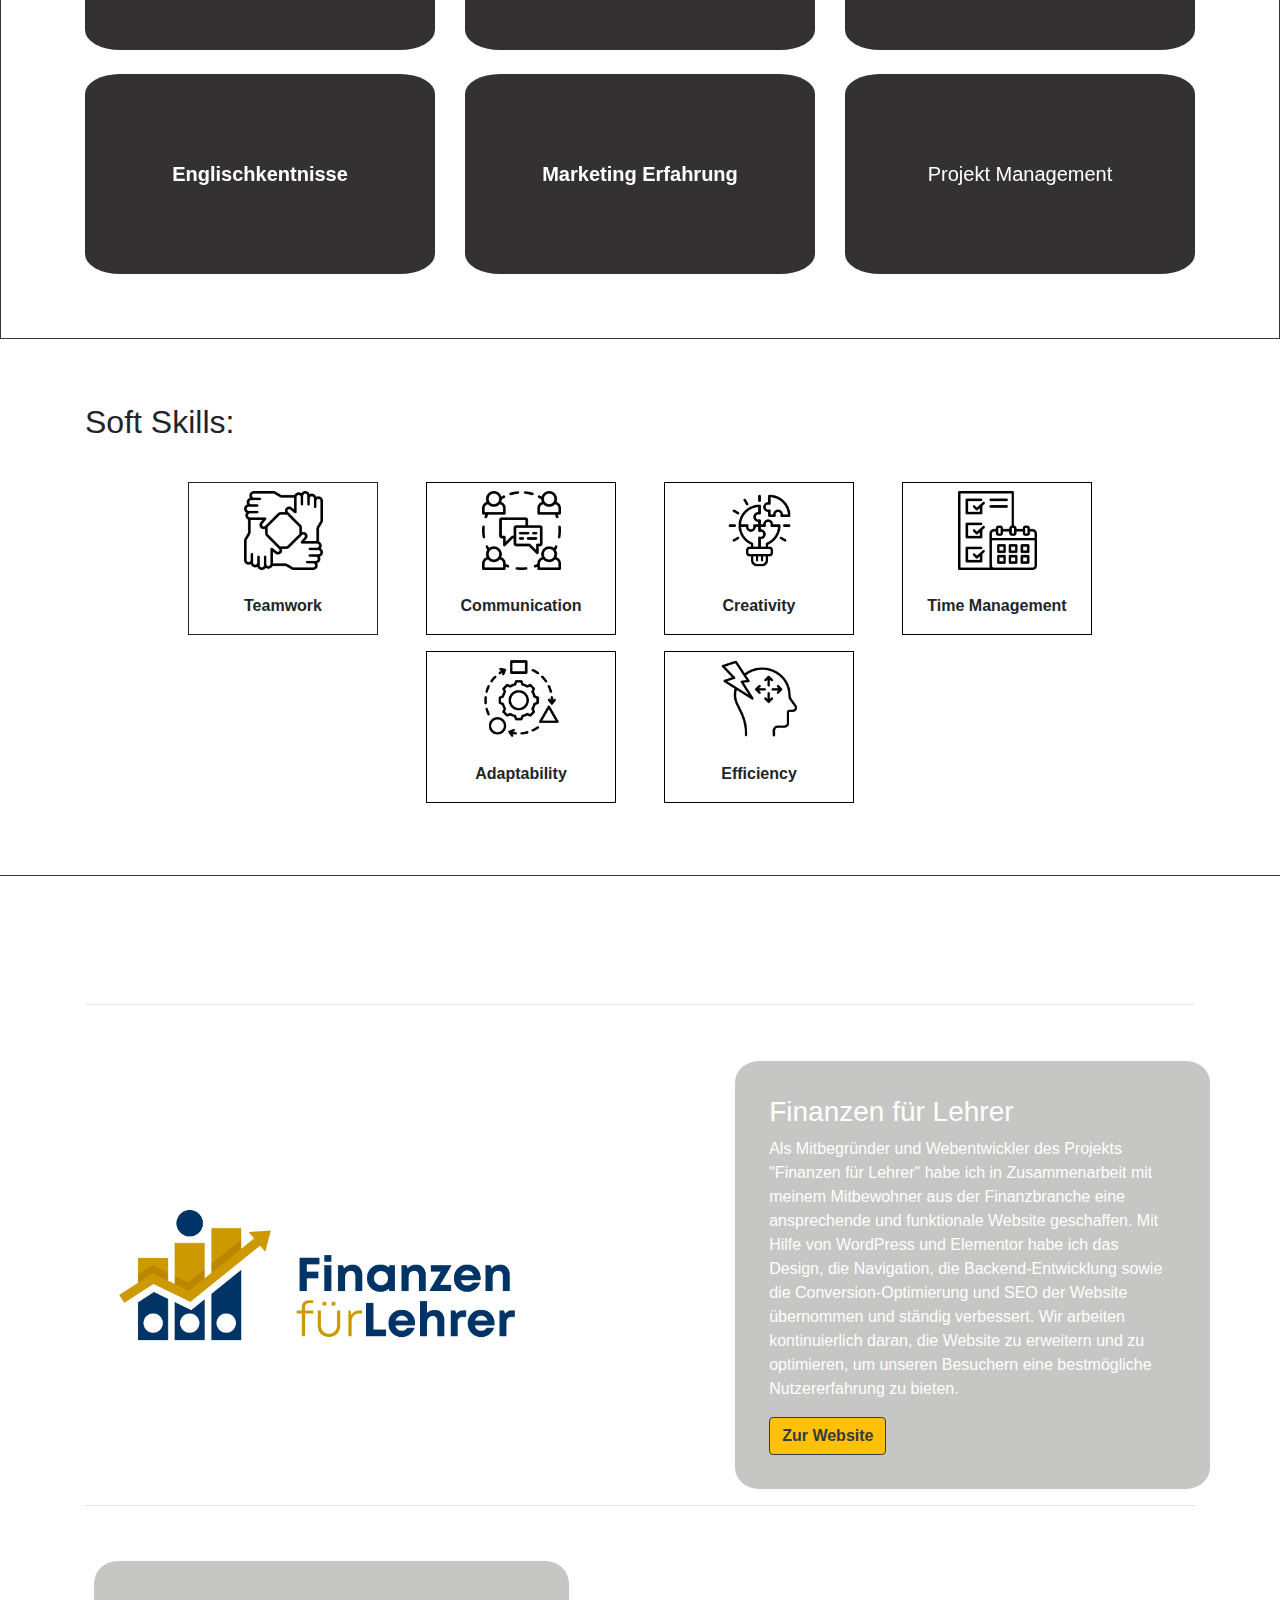
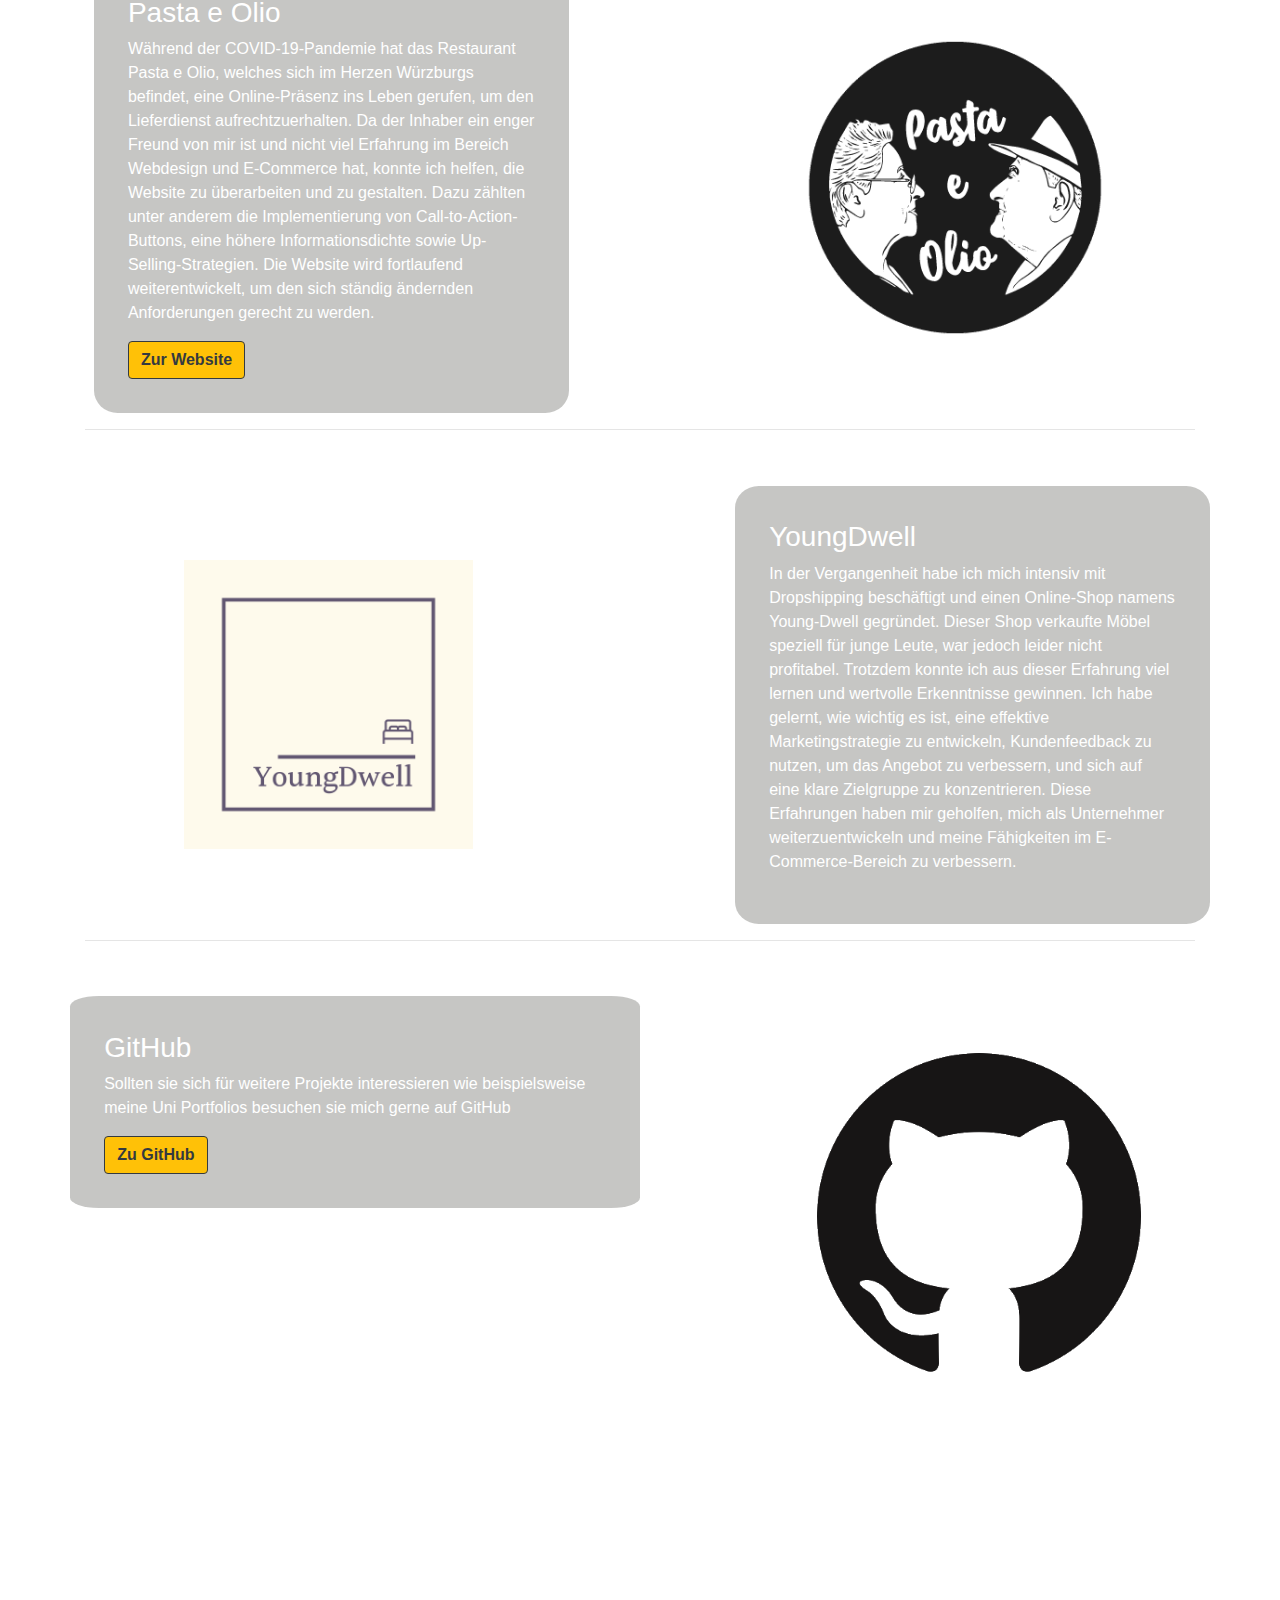
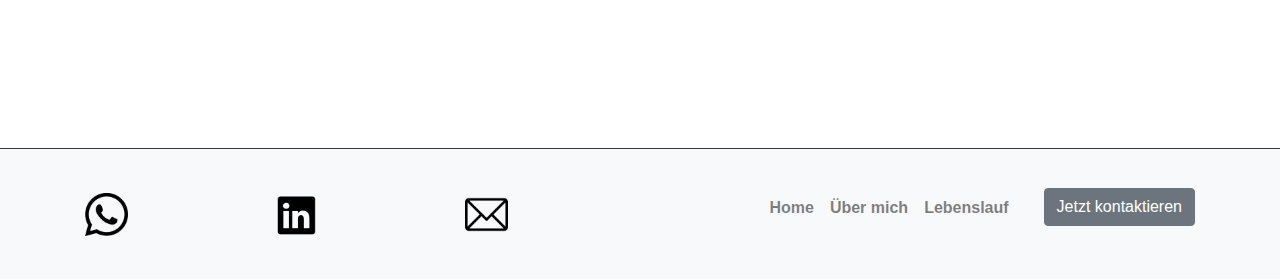
==== commit c6e7303c: "verschobe" ====
--- a/about.html
+++ b/about.html
@@ -268,7 +268,7 @@
       <p id="SH9" class="text-white">Während der COVID-19-Pandemie hat das Restaurant Pasta e Olio, welches sich im Herzen Würzburgs befindet, eine Online-Präsenz ins Leben gerufen, um den Lieferdienst aufrechtzuerhalten. Da der Inhaber ein enger Freund von mir ist und nicht viel Erfahrung im Bereich Webdesign und E-Commerce hat, konnte ich helfen, die Website zu überarbeiten und zu gestalten. Dazu zählten unter anderem die Implementierung von Call-to-Action-Buttons, eine höhere Informationsdichte sowie Up-Selling-Strategien. Die Website wird fortlaufend weiterentwickelt, um den sich ständig ändernden Anforderungen gerecht zu werden.</p>
           <button type="button" class="btn btn-warning btn-outline-dark"><a href="https://www.pastaeolio.de/" class="btn-outline-dark"><strong>Zur Website</strong></a></button>
     </div>
-    <div class="col-md-6" style="justify-content: center;">
+    <div class="col-md-6 my-auto mx-auto" style="justify-content: center;">
       <img src="img\pasta.png" alt="Bildbeschreibung" class="img-fluid" style="height: 70%; padding-left: 20%; object-fit: cover;">
     </div>
   </div>
--- a/style.css
+++ b/style.css
@@ -86,7 +86,7 @@
     box-sizing: border-box;
     background-size: cover;
     background-repeat: no-repeat;
-    background-position-y: 50%;
+    background-position-y: 70%;
     padding-bottom: 20%;
     background-attachment: absolute;
   }
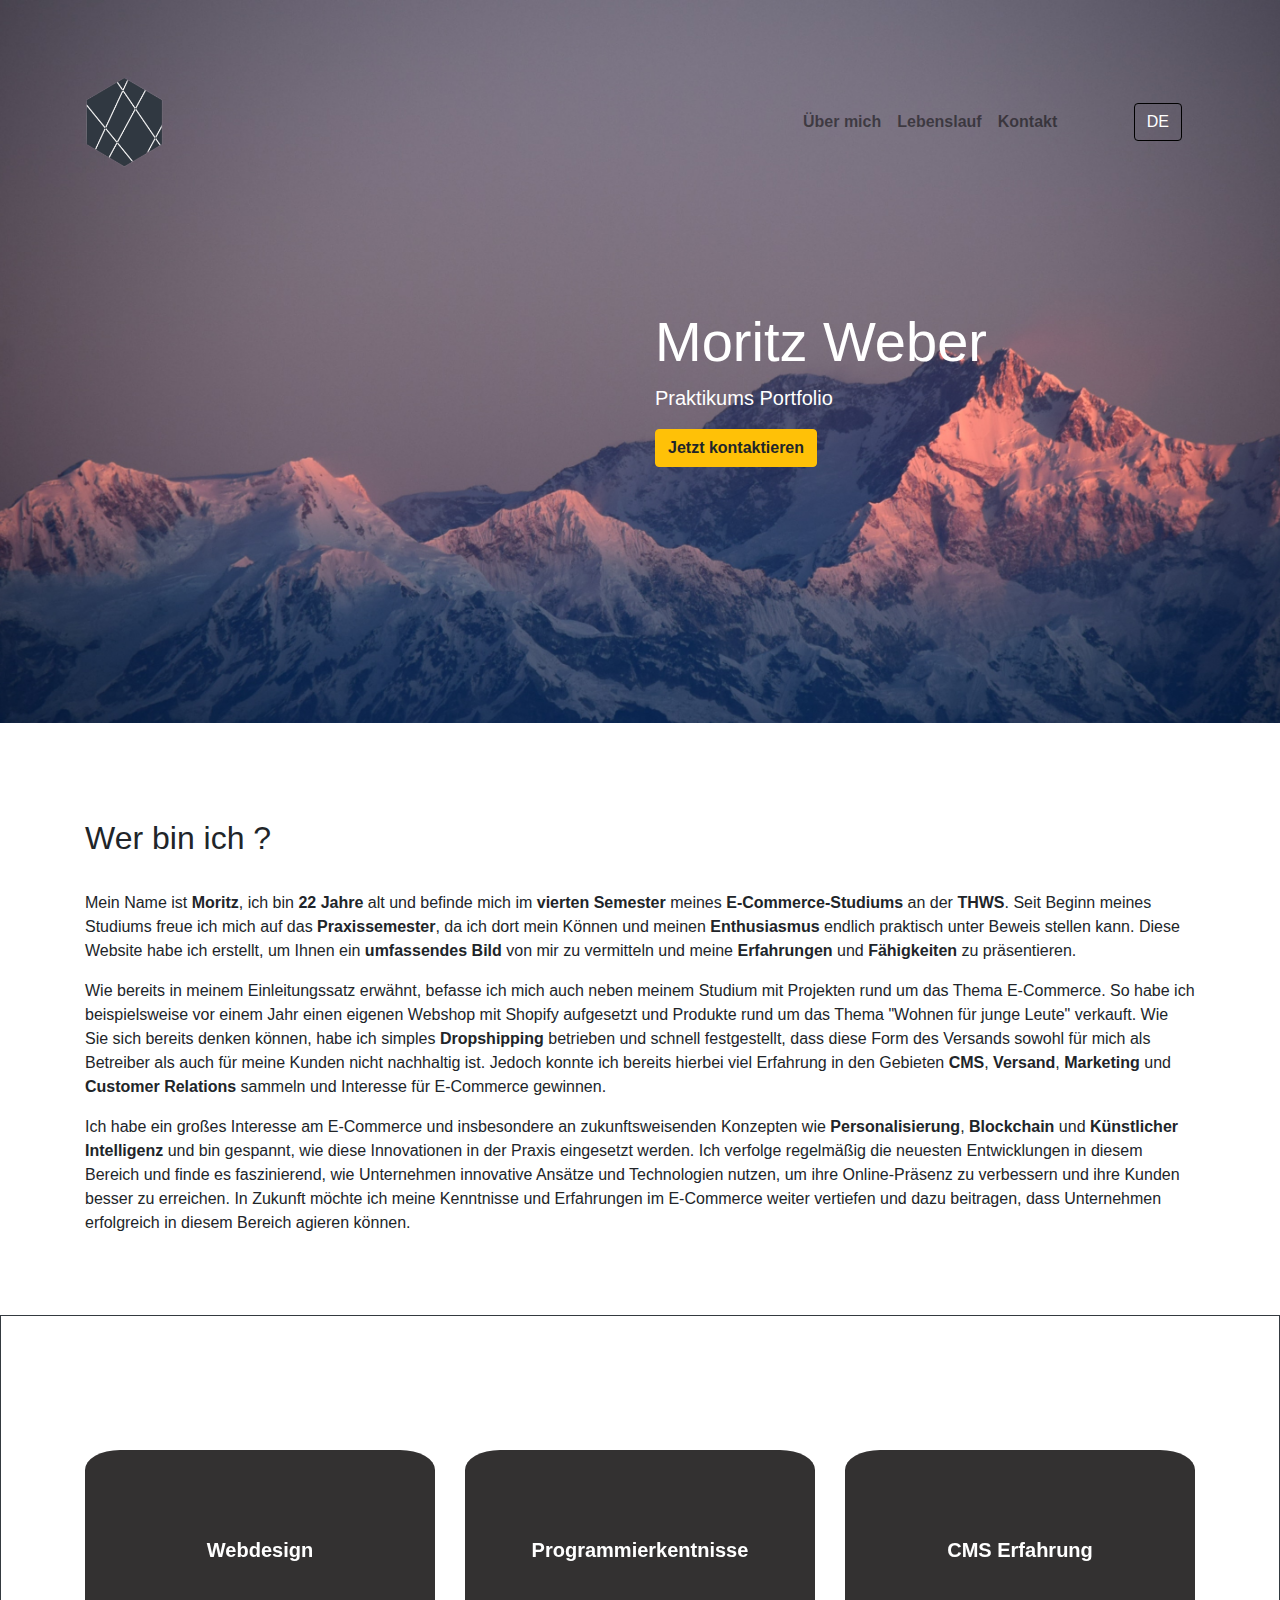
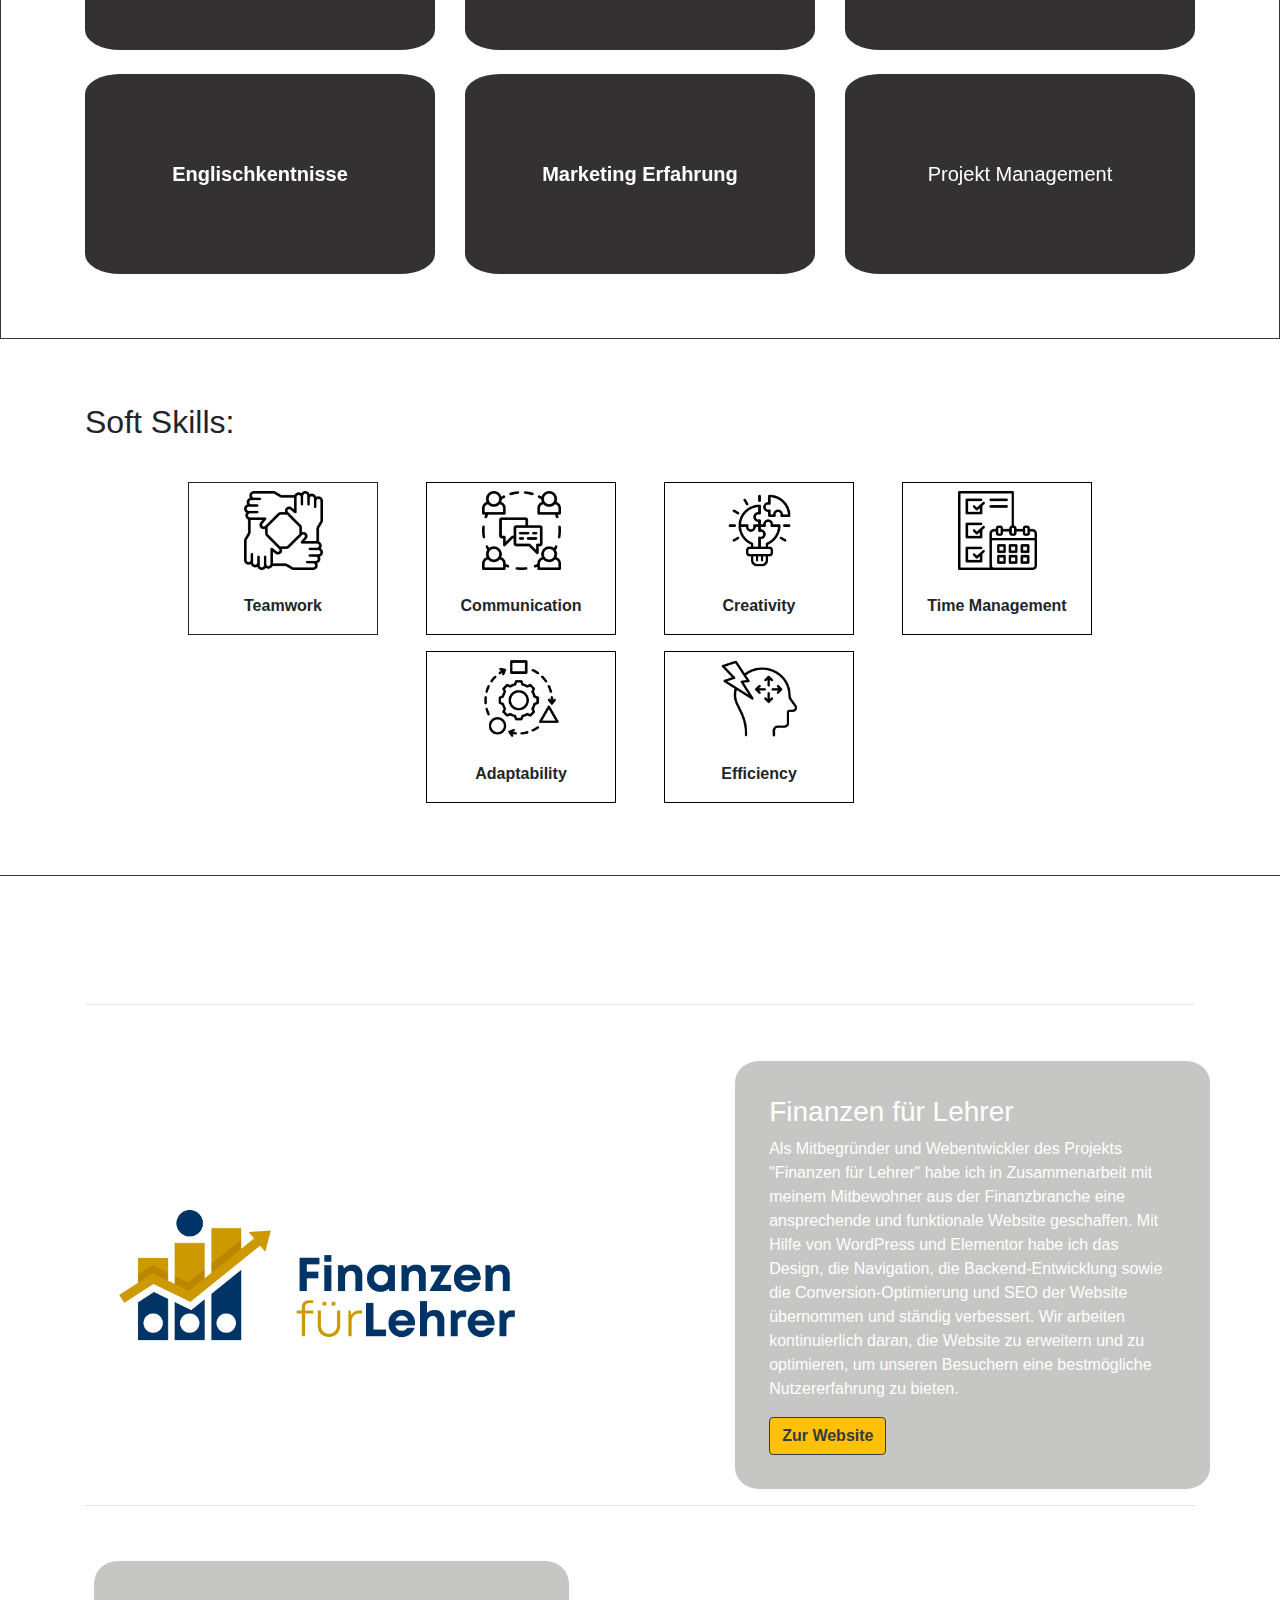
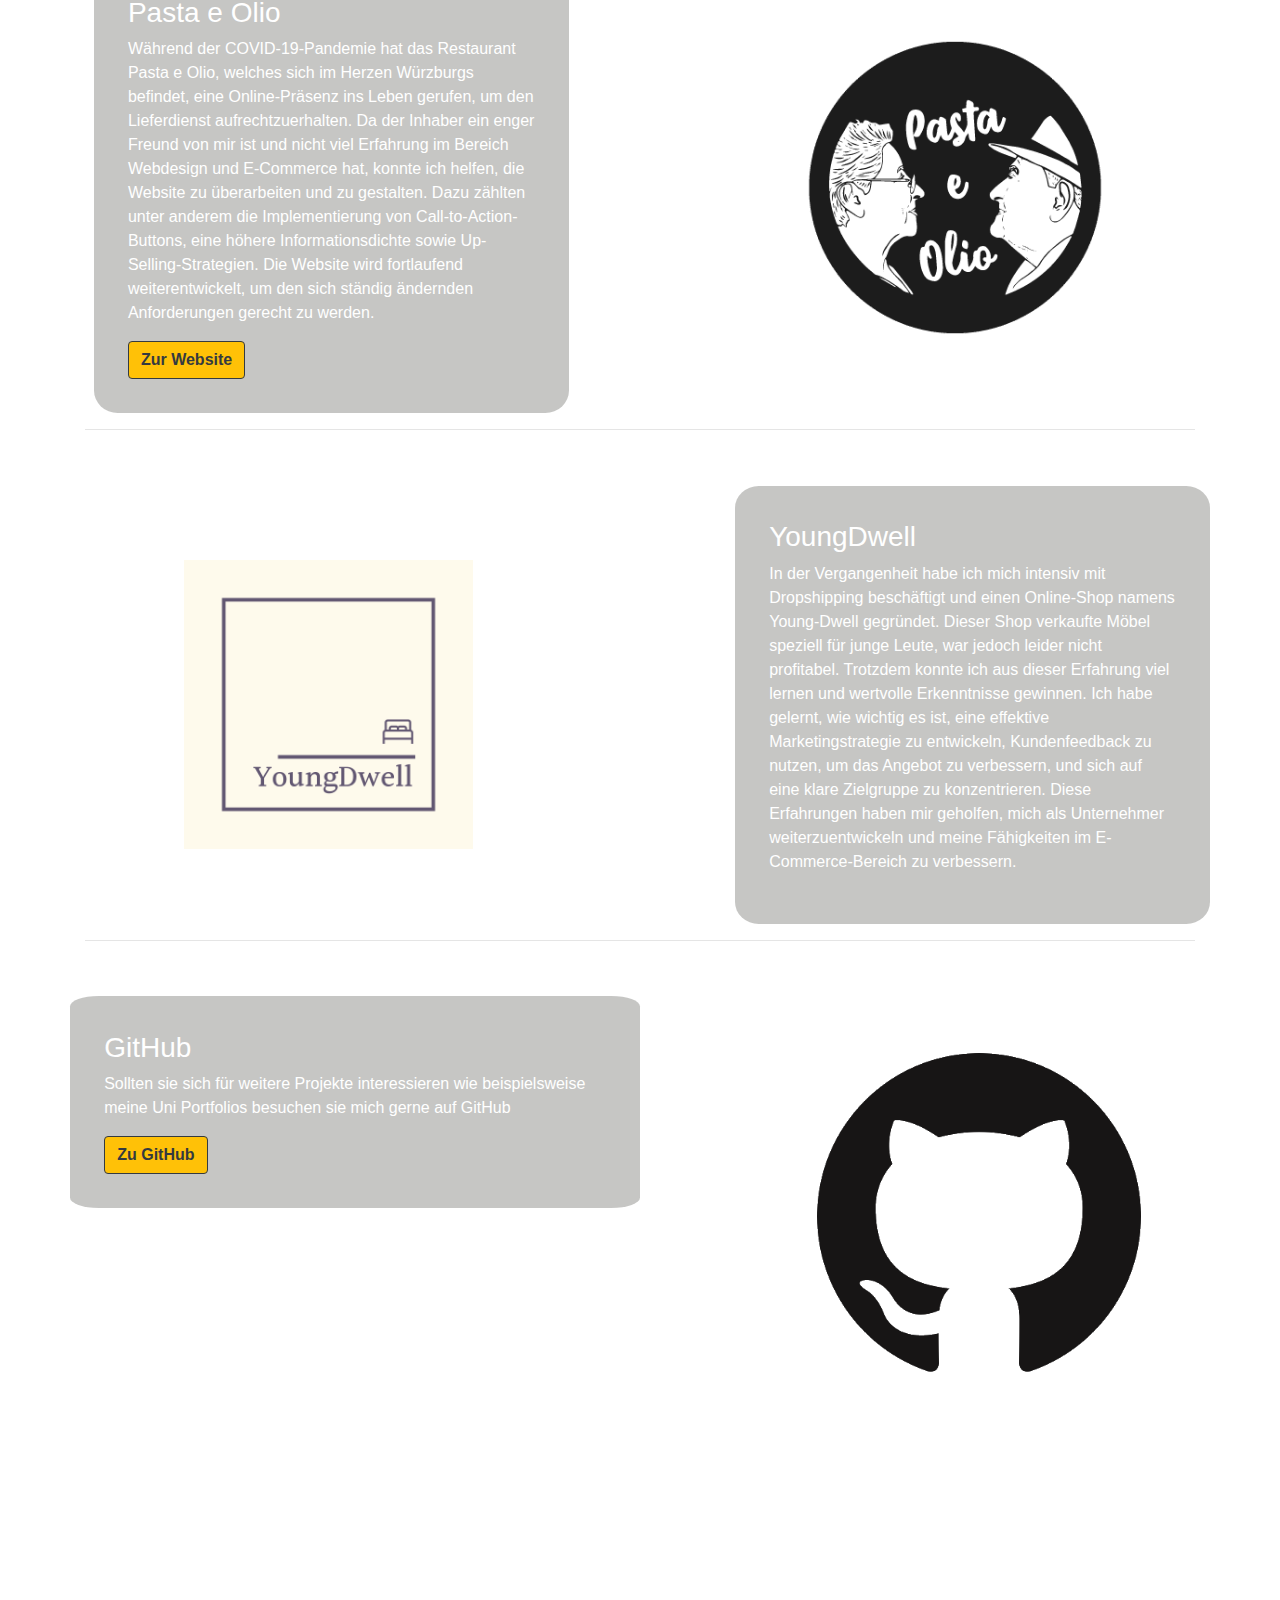
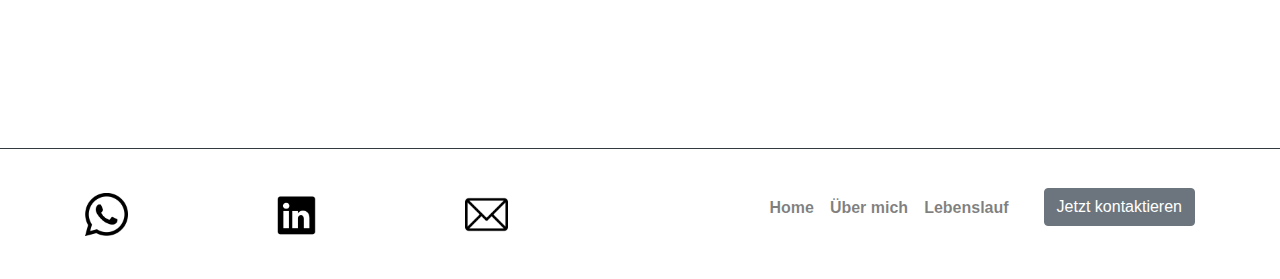
==== commit 96ce45c8: "heyho" ====
--- a/about.html
+++ b/about.html
@@ -62,7 +62,7 @@
     </div>
   </div>
 
-  <div class="container" style="padding-top: 5%;padding-bottom: 5%; border: black;">
+  <div class="container" style="padding-top: 5%; padding-bottom: 5%; border: black;">
     <section id="about">
       <h2 id="about1">Wer bin ich ?</h2>
       <p id="about2" style="margin-top: 3%;">Mein Name ist <strong>Moritz</strong>, ich bin <strong>22 Jahre</strong> alt und befinde mich im 
@@ -254,8 +254,8 @@
       <img src="img\Lehrer.png" alt="Bildbeschreibung" class="img-fluid">
     </div>
     <div class="col-md-5 my-auto" style="margin-left: 15%; background-color: rgba(77, 77, 73, 0.322); border-radius: 5%; height: fit-content; padding: 3%;">
-      <h3 class="text-white">Finanzen für Lehrer</h2>
-      <p id="SH8" class="text-white">Als Mitbegründer und Webentwickler des Projekts "Finanzen für Lehrer" habe ich in Zusammenarbeit mit meinem Mitbewohner aus der Finanzbranche eine ansprechende und funktionale Website geschaffen. Mit Hilfe von WordPress und Elementor habe ich das Design, die Navigation, die Backend-Entwicklung sowie die Conversion-Optimierung und SEO der Website übernommen und ständig verbessert. Wir arbeiten kontinuierlich daran, die Website zu erweitern und zu optimieren, um unseren Besuchern eine bestmögliche Nutzererfahrung zu bieten. </p>
+      <h3 class="text-white" id="SH8">Finanzen für Lehrer</h2>
+      <p id="SH8.1" class="text-white">Als Mitbegründer und Webentwickler des Projekts "Finanzen für Lehrer" habe ich in Zusammenarbeit mit meinem Mitbewohner aus der Finanzbranche eine ansprechende und funktionale Website geschaffen. Mit Hilfe von WordPress und Elementor habe ich das Design, die Navigation, die Backend-Entwicklung sowie die Conversion-Optimierung und SEO der Website übernommen und ständig verbessert. Wir arbeiten kontinuierlich daran, die Website zu erweitern und zu optimieren, um unseren Besuchern eine bestmögliche Nutzererfahrung zu bieten. </p>
       <button type="button" class="btn btn-warning btn-outline-dark"><a href="https://xn--finanzenfrlehrer-rzb.de/" class="btn-outline-dark"><strong>Zur Website</strong></a></button>
     </div>
   </div>
@@ -300,9 +300,9 @@
   
 </section>
 </div>
-
-<footer style="padding-bottom: 3%; padding-top: 3%;" class="navbar navbar-expand-lg navbar-light bg-light">
-  <div class="container">
+<div>
+<footer style="padding-bottom: 3%; padding-top: 3%;" class="navbar navbar-expand-lg navbar-light">
+  <div class="container" >
     <div class="row">
       <div class="col-2">
         <a class="navbar-brand" href="https://wa.me/+4917676984147"><img src="img\whatsapp.png" alt="Icon" style="width: 30%;"></a>
--- a/style.css
+++ b/style.css
@@ -67,7 +67,7 @@
     background-image: url('img/mountain.jpg');
     background-size: cover;
     background-position: center center;
-    background-position-y: 60%;
+    background-position-y: 50%;
     padding-bottom: 20%;
     background-attachment: fixed;
     
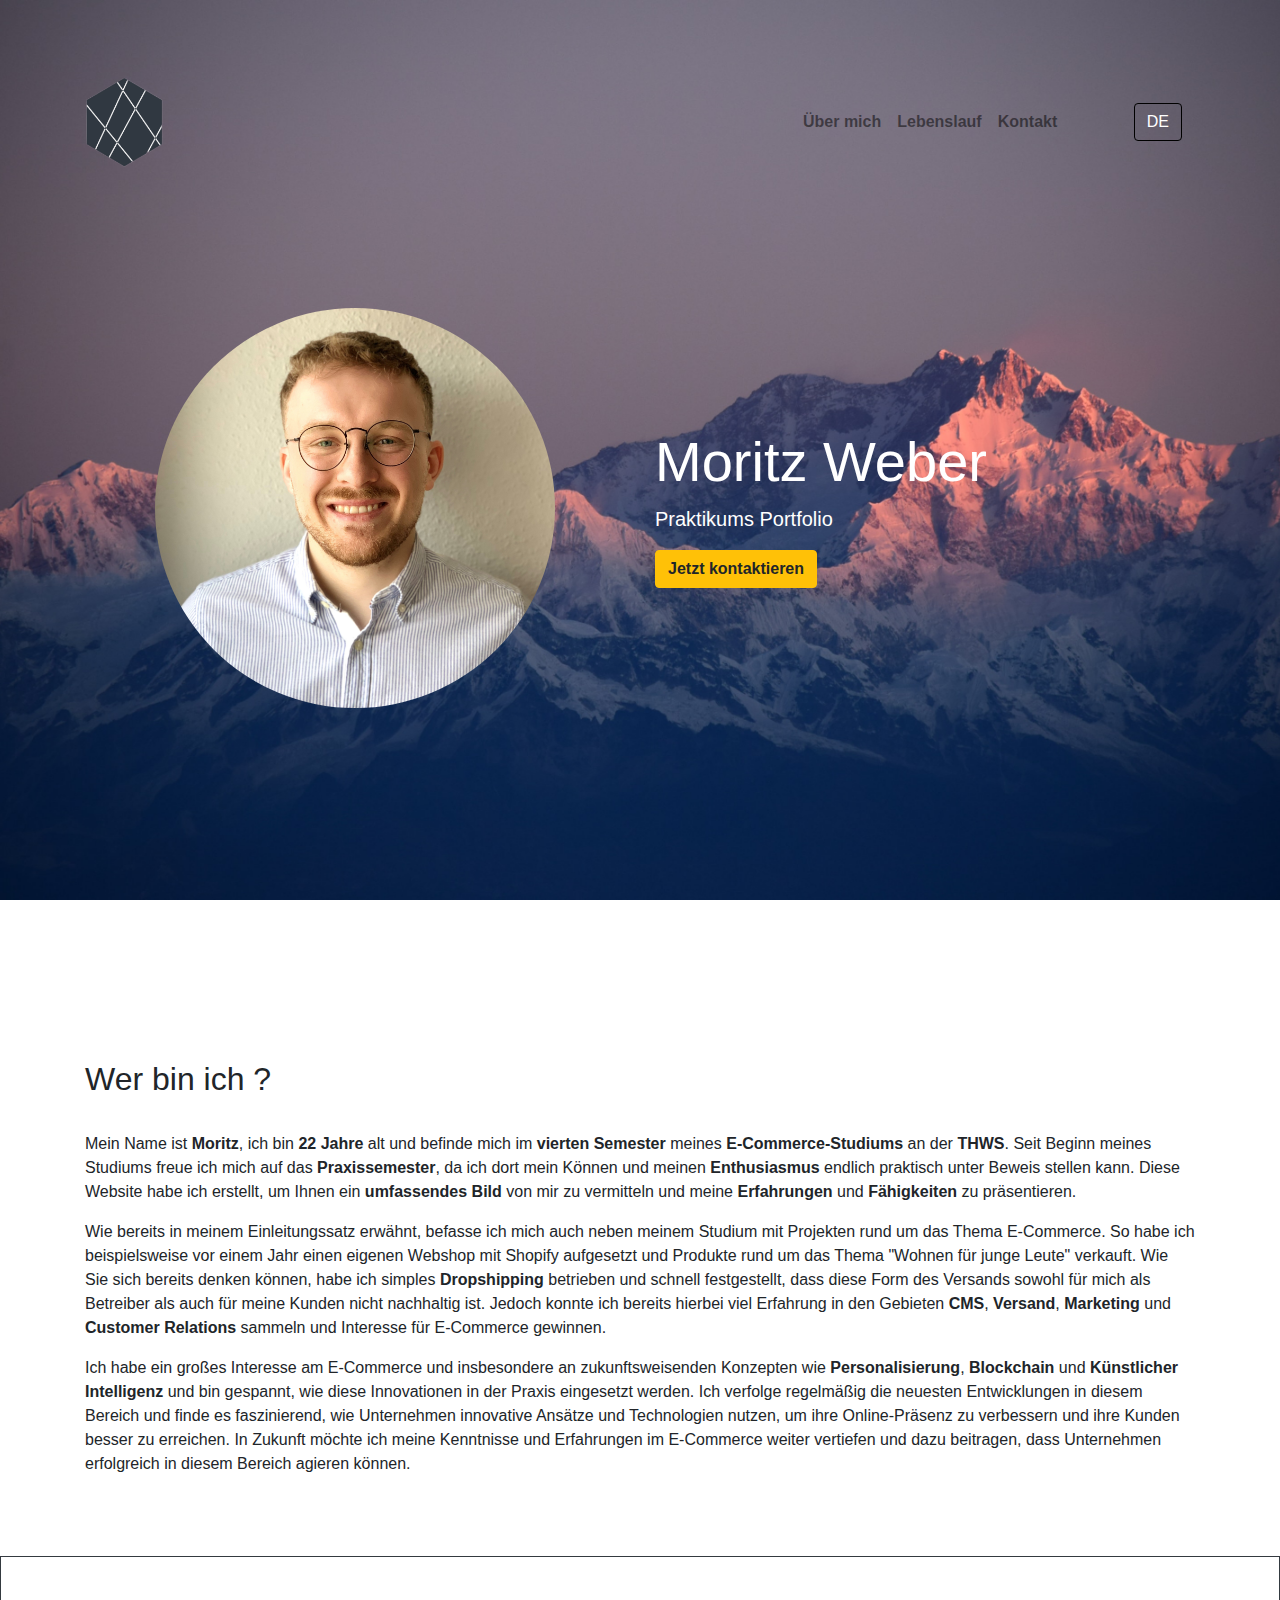
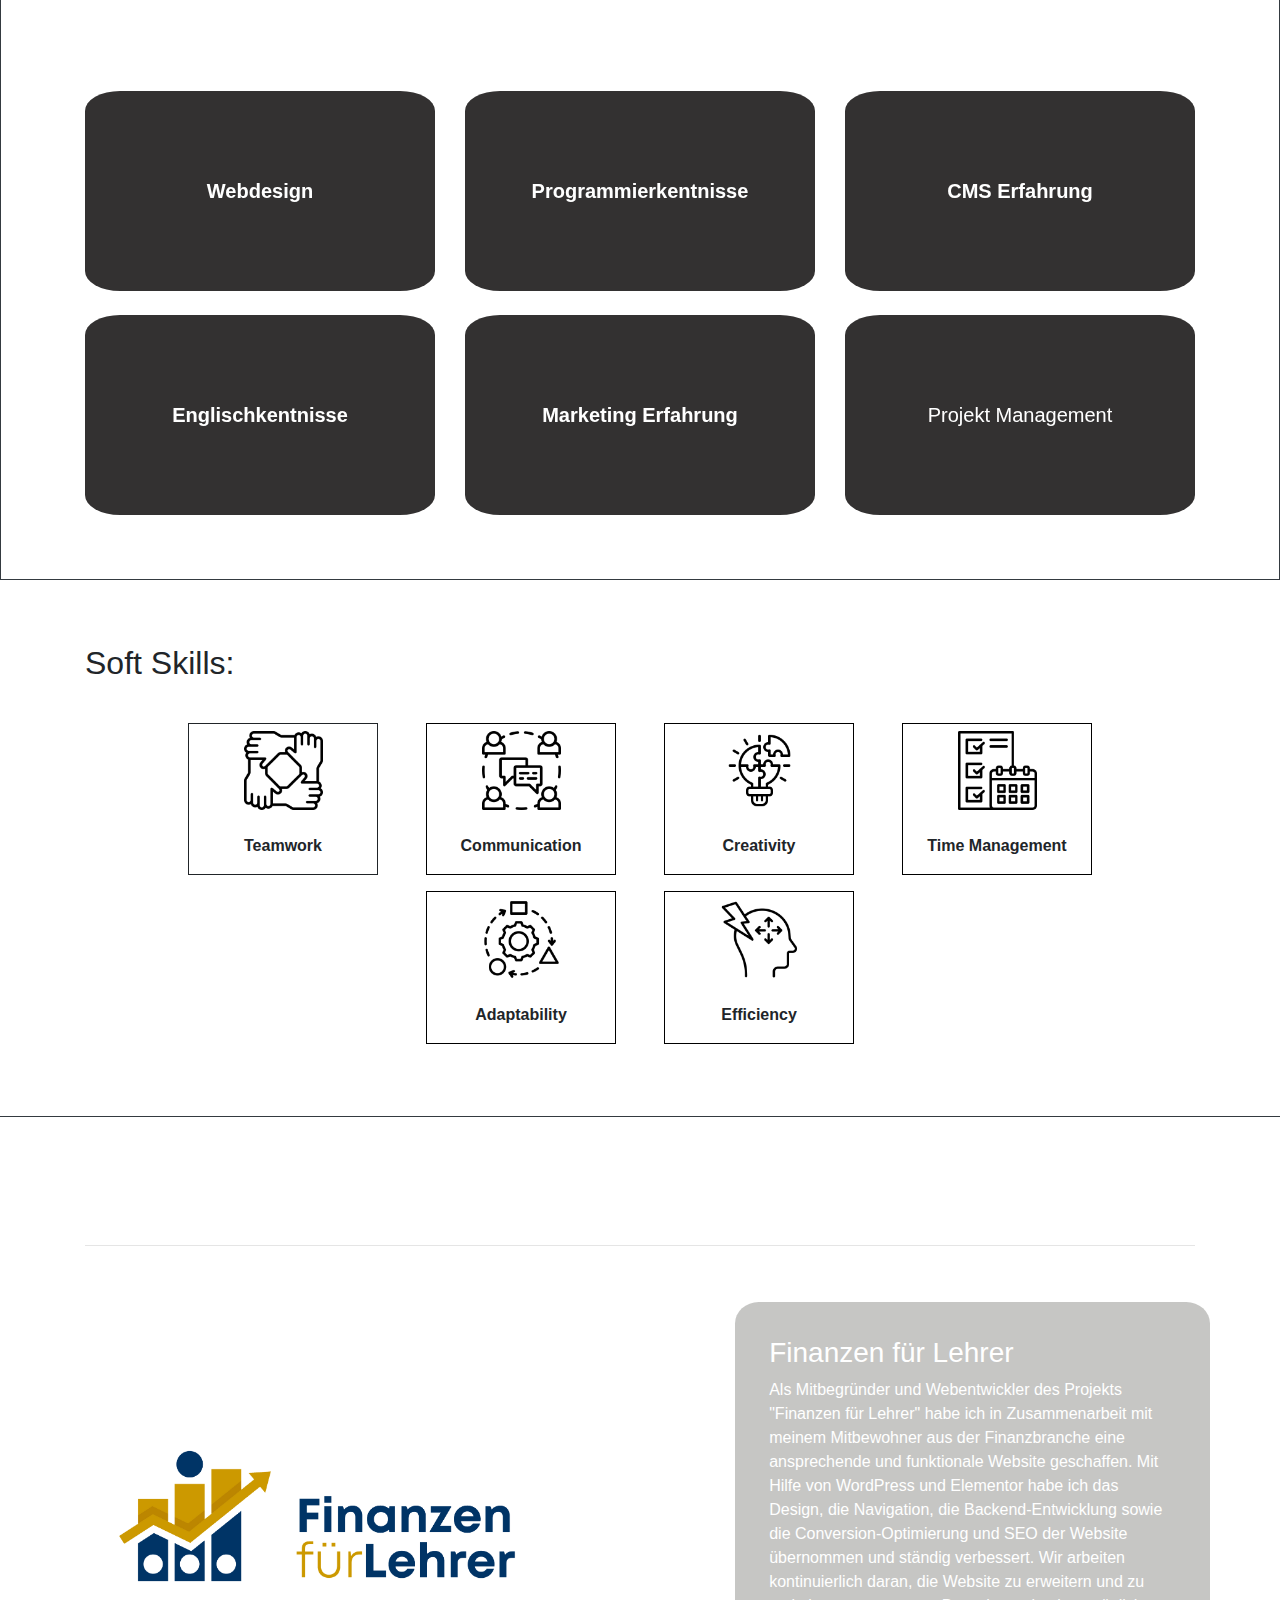
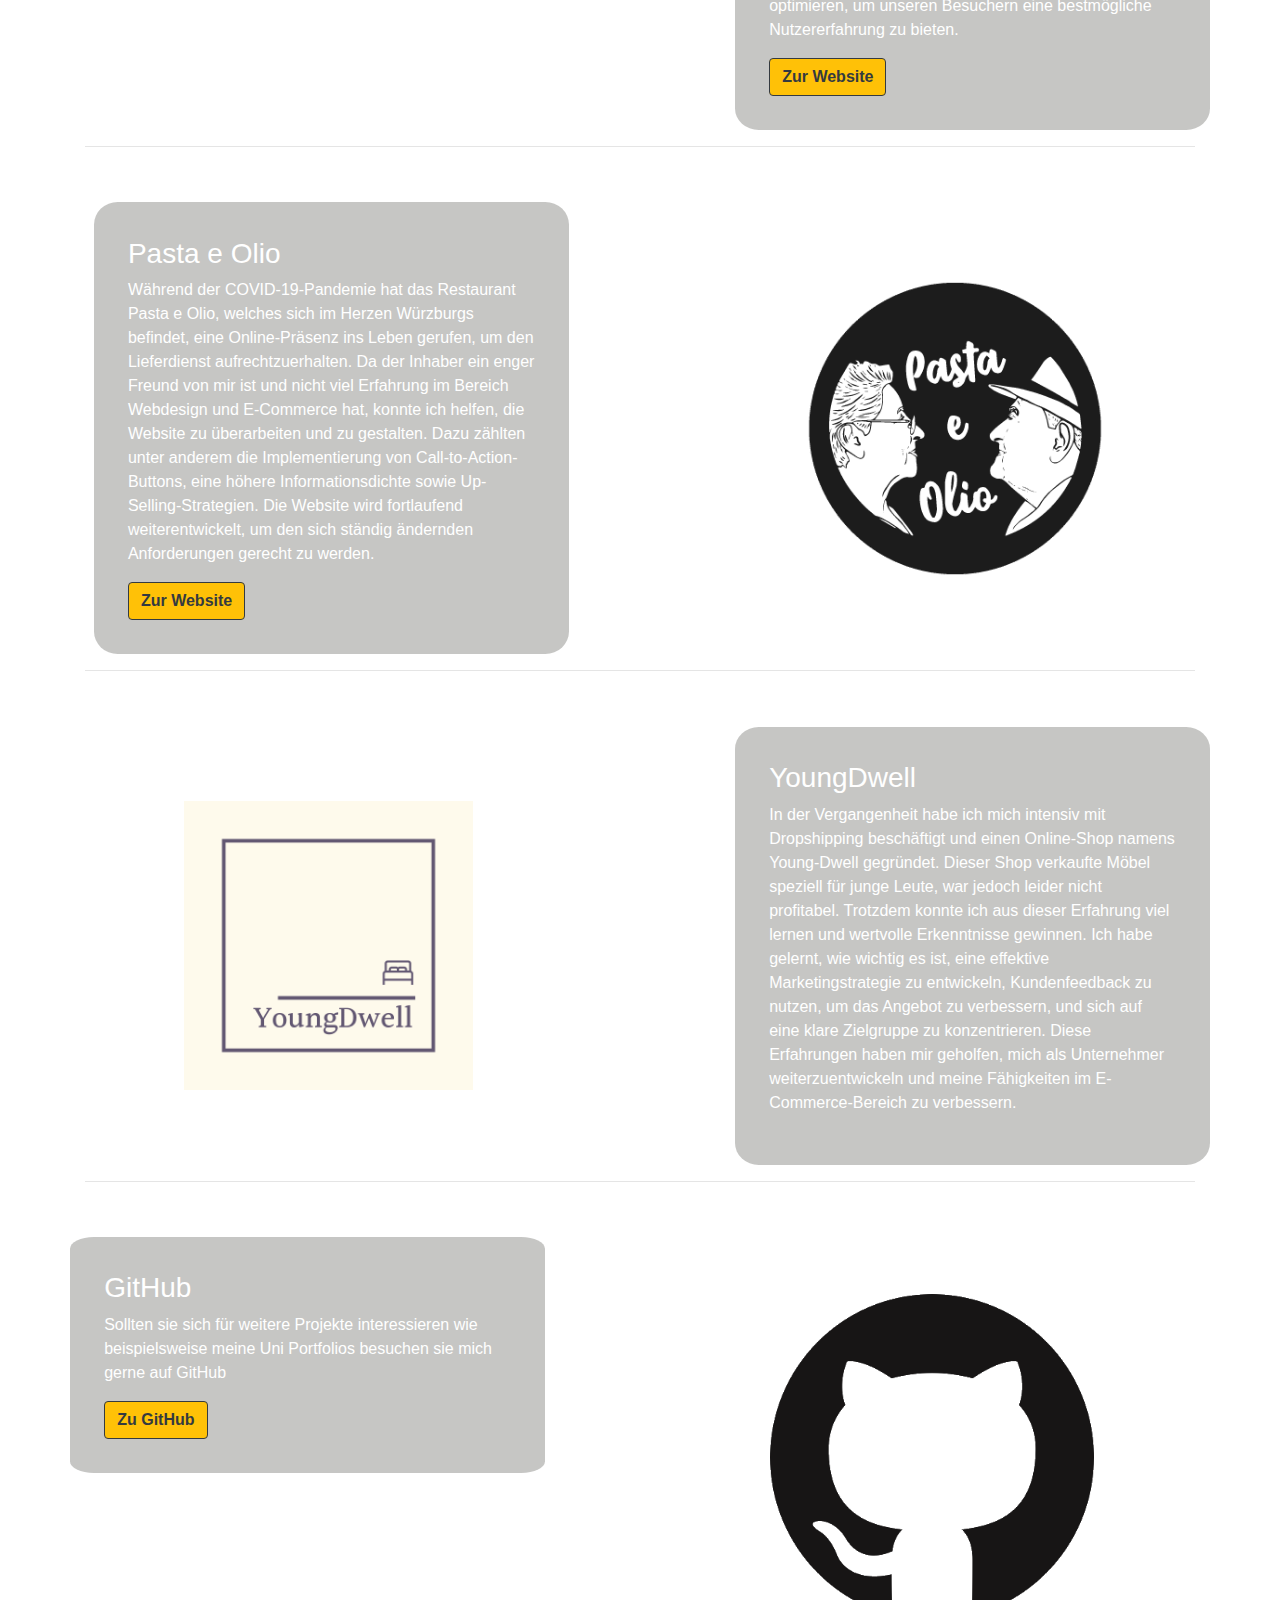
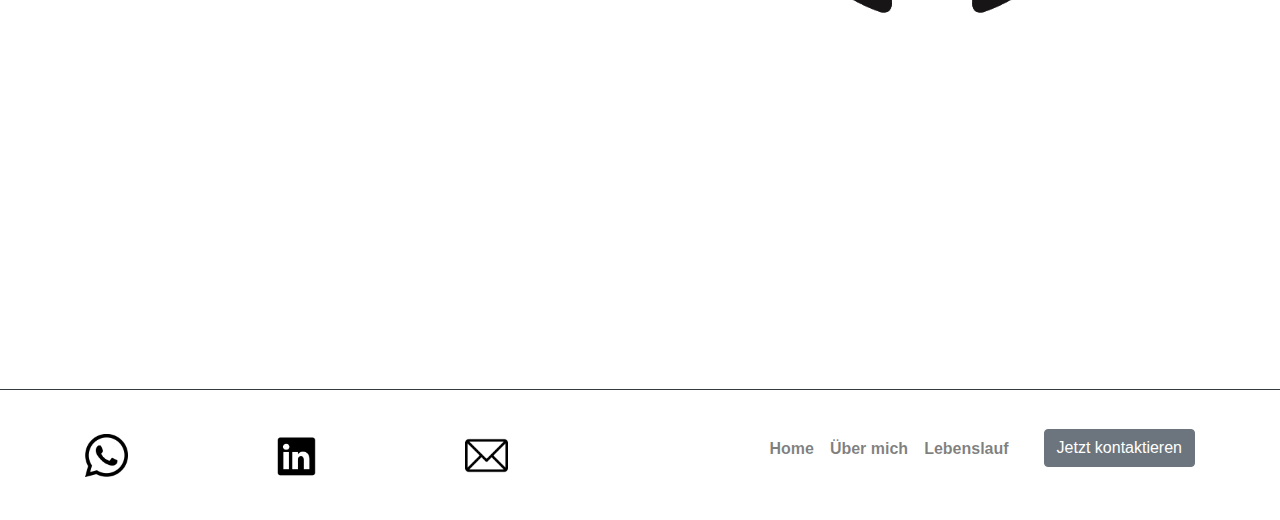
==== commit ab93da3a: "stuff" ====
--- a/about.html
+++ b/about.html
@@ -48,12 +48,12 @@
       </div>
     </header>
     <div class="container" style="margin-top: 10%;">
-      <div class="row">
+      <div class="row" >
         <div class="col-md-6">
-        <!--<img src="img\Ewok3.jpg" alt="" class="mx-auto d-block" width="300" >-->
-        </div>
-  
-        <div class="col-md-6">
+        <img src="img\MoritzQ.jpg" alt="" class="mx-auto d-block" width="400" style="border-radius: 100%; ">
+        </div>
+  
+        <div class="col-md-6 mx-auto my-auto">
           <h1 class="display-4" style="color: white;">Moritz Weber </h1>
           <p class="lead" style="color: white;" lang="de" id="Jumbo1"><strong>Praktikums Portfolio</strong></p>
           <a class="btn btn-warning" href="kontakt.html" id="Jumbo2"><strong>Jetzt kontaktieren</strong></a>
@@ -287,7 +287,7 @@
 
 <hr>
    <div class="row" style="margin-top: 5%;">
-    <div class="col-md-6" style="background-color: rgba(77, 77, 73, 0.322); border-radius: 5%; height: fit-content; padding: 3%;">
+    <div class="col-md-5" style="background-color: rgba(77, 77, 73, 0.322); border-radius: 5%; height: fit-content; padding: 3%;">
       <h3 class="text-white">GitHub</h2>
       <p id="SH11" class="text-white">Sollten sie sich für weitere Projekte interessieren wie beispielsweise meine Uni Portfolios besuchen sie mich gerne auf GitHub</p>
       <button type="button" class="btn btn-warning btn-outline-dark"><a href="https://github.com/MoeToTheRitz?tab=repositories" class="btn-outline-dark"><strong>Zu GitHub</strong></a></button>
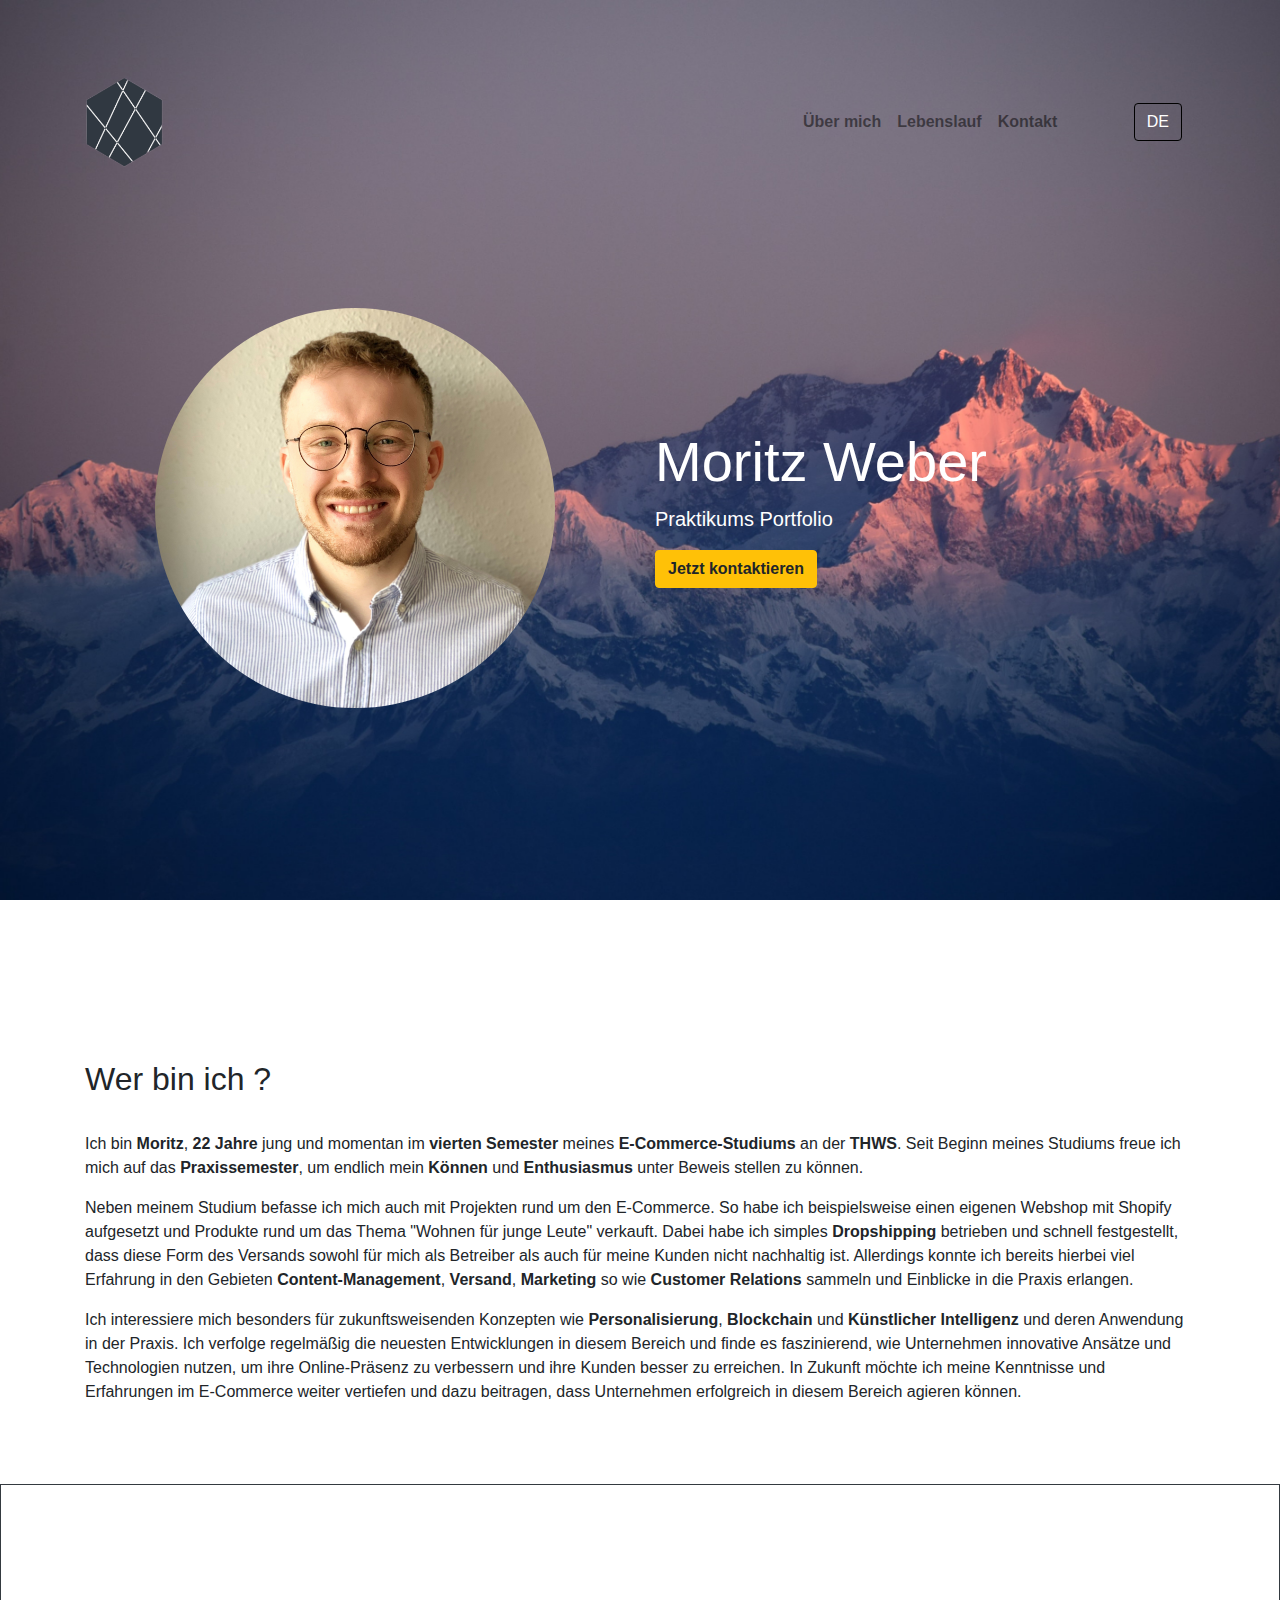
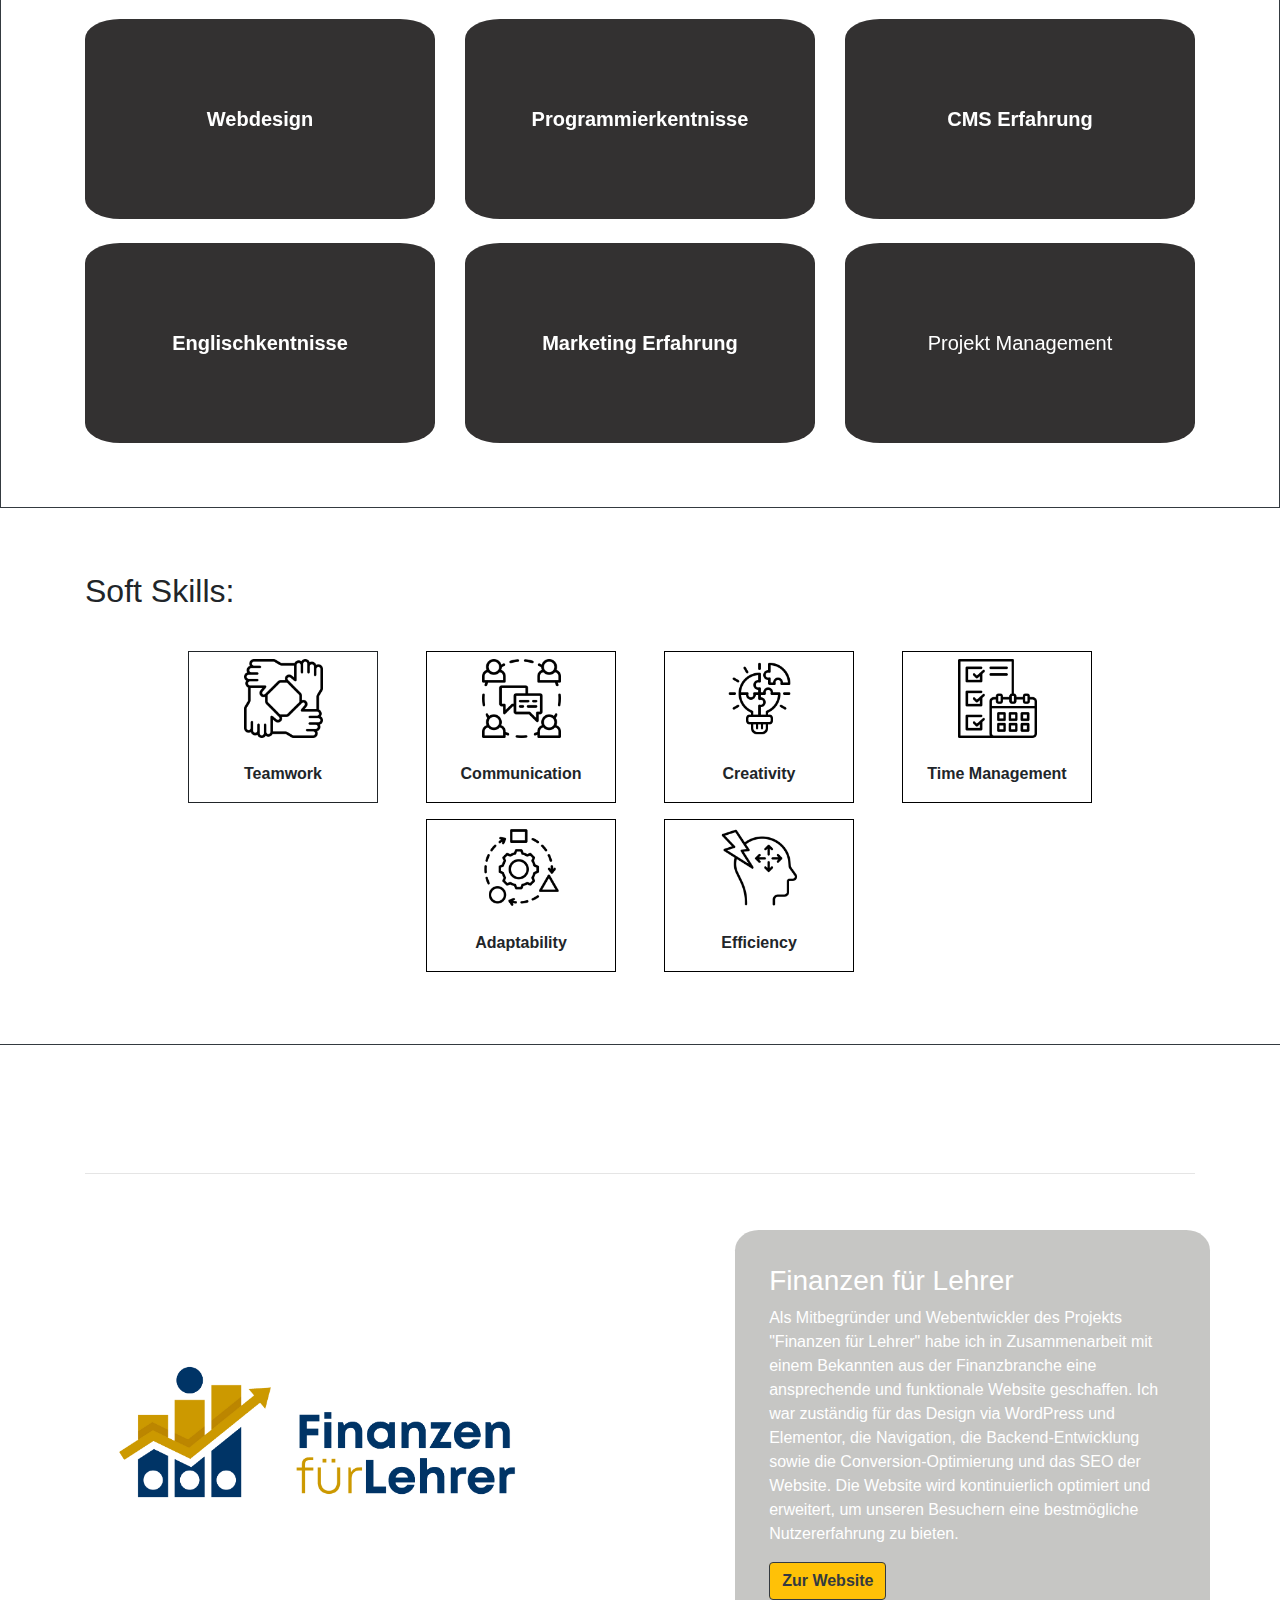
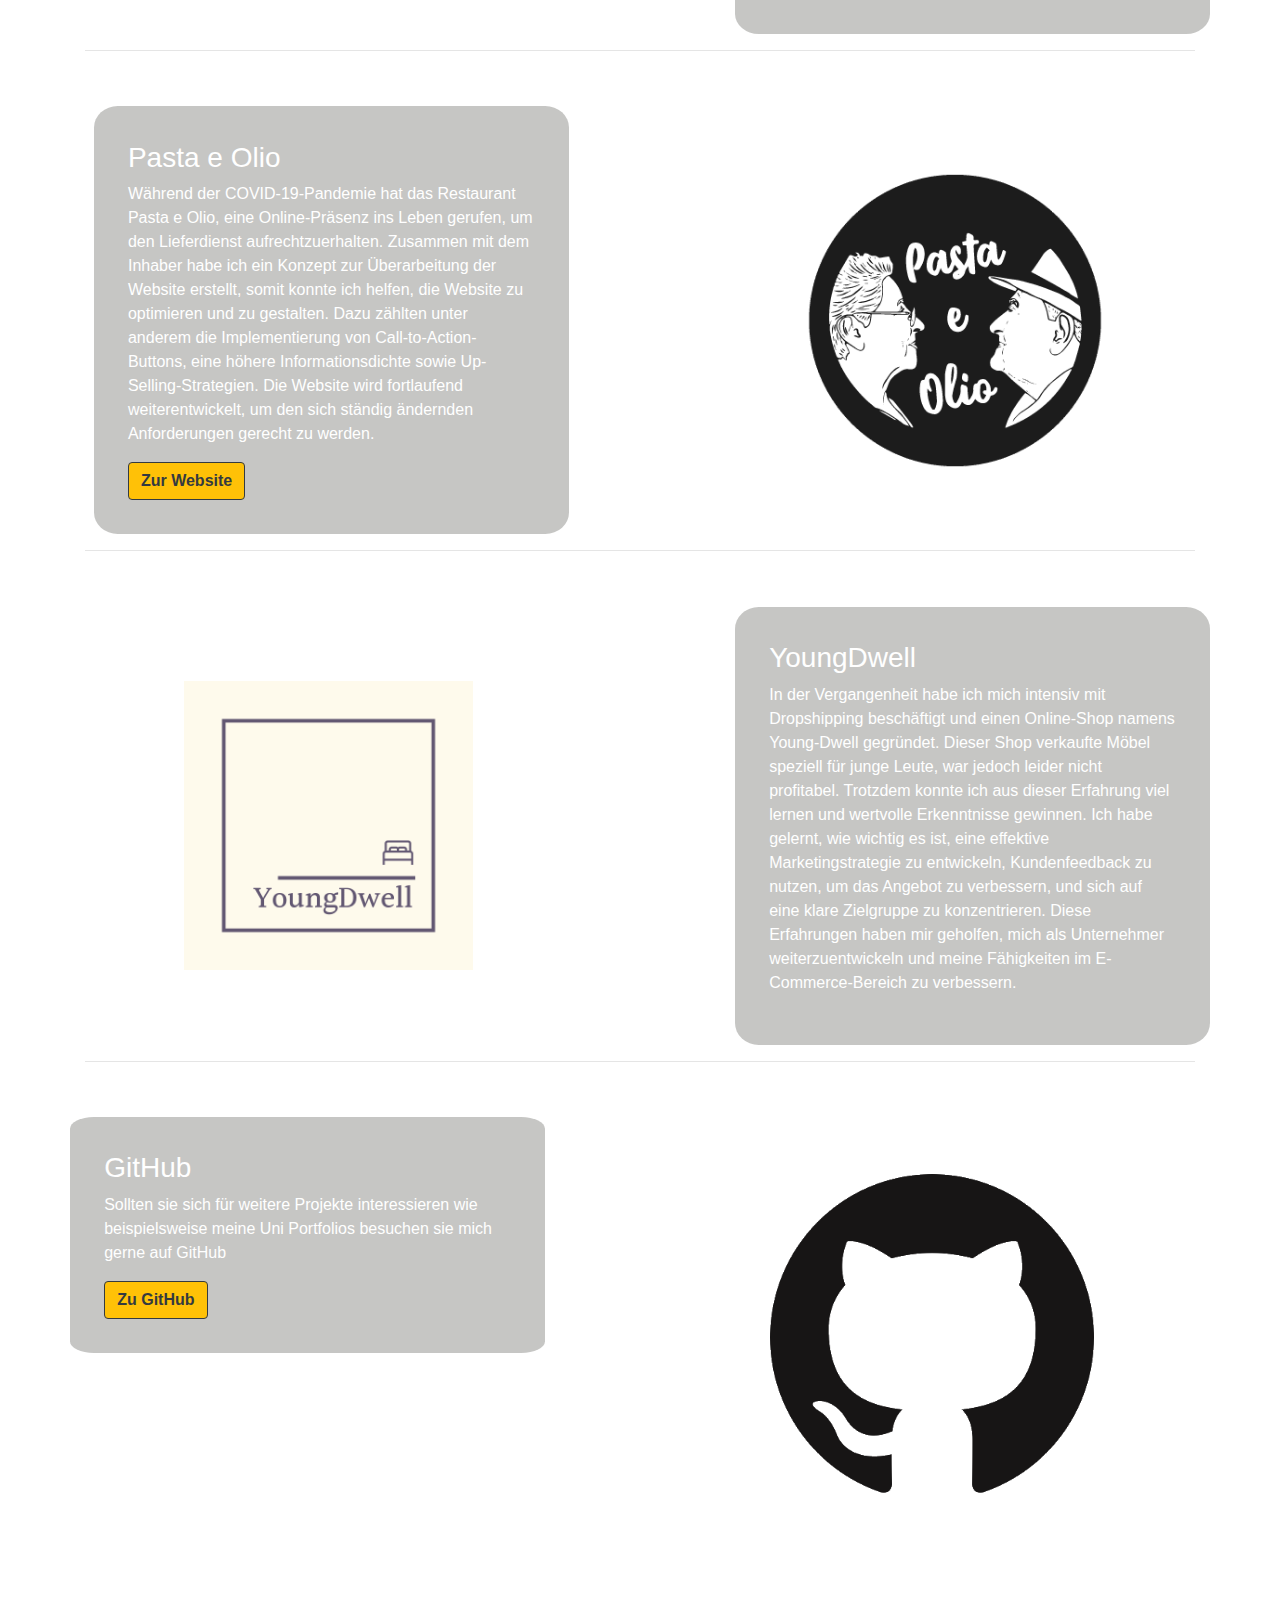
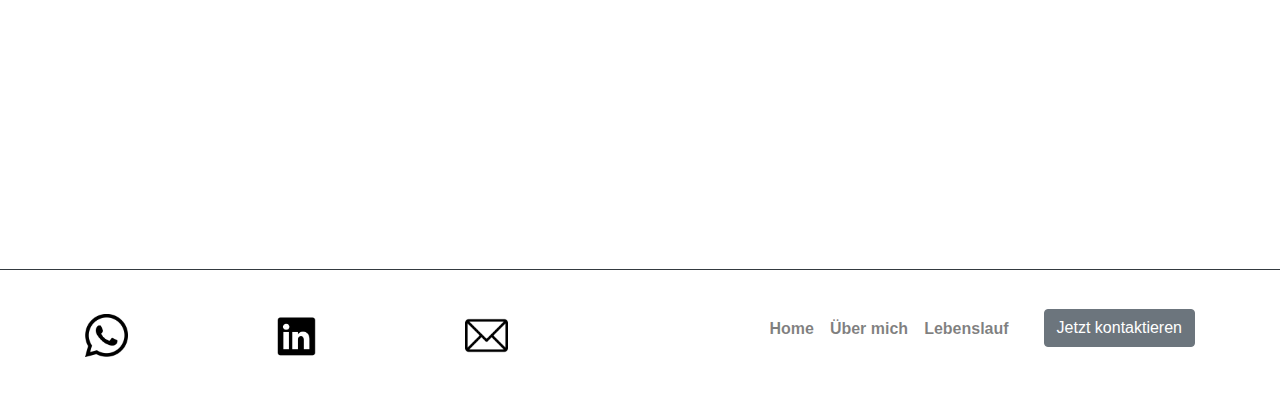
==== commit bdef1169: "lang" ====
--- a/about.html
+++ b/about.html
@@ -65,26 +65,23 @@
   <div class="container" style="padding-top: 5%; padding-bottom: 5%; border: black;">
     <section id="about">
       <h2 id="about1">Wer bin ich ?</h2>
-      <p id="about2" style="margin-top: 3%;">Mein Name ist <strong>Moritz</strong>, ich bin <strong>22 Jahre</strong> alt und befinde mich im 
+      <p id="about2" style="margin-top: 3%;">Ich bin <strong>Moritz</strong>, <strong>22 Jahre</strong> jung und momentan im 
         <strong>vierten Semester</strong> meines <strong>E-Commerce-Studiums</strong> an der <strong>THWS</strong>. 
-        Seit Beginn meines Studiums freue ich mich auf das <strong>Praxissemester</strong>, da ich dort mein Können und 
-        meinen <strong>Enthusiasmus</strong> endlich praktisch unter Beweis stellen kann. Diese Website habe ich erstellt, um Ihnen ein 
-        <strong>umfassendes Bild</strong> von mir zu vermitteln und meine <strong>Erfahrungen</strong> und <strong>Fähigkeiten</strong> 
-        zu präsentieren.</p>
-
-      <p id="about3">Wie bereits in meinem Einleitungssatz erwähnt, befasse ich mich auch neben meinem Studium mit 
-        Projekten rund um das Thema E-Commerce. So habe ich beispielsweise vor einem Jahr einen eigenen Webshop mit Shopify 
-        aufgesetzt und Produkte rund um das Thema "Wohnen für junge Leute" verkauft. Wie Sie sich bereits denken können, 
-        habe ich simples <strong>Dropshipping</strong> betrieben und schnell festgestellt, dass diese Form des Versands sowohl 
-        für mich als Betreiber als auch für meine Kunden nicht nachhaltig ist. Jedoch konnte ich bereits hierbei viel Erfahrung 
-        in den Gebieten <strong>CMS</strong>, <strong>Versand</strong>, <strong>Marketing</strong> und <strong>Customer Relations</strong> 
-        sammeln und Interesse für E-Commerce gewinnen.
+        Seit Beginn meines Studiums freue ich mich auf das <strong>Praxissemester</strong>, um endlich mein <strong>Können</strong> und <strong>Enthusiasmus</strong> unter Beweis stellen zu können.
+
+      <p id="about3">Neben meinem Studium befasse ich mich auch mit 
+        Projekten rund um den E-Commerce. So habe ich beispielsweise einen eigenen Webshop mit Shopify 
+        aufgesetzt und Produkte rund um das Thema "Wohnen für junge Leute" verkauft. 
+        Dabei habe ich simples <strong>Dropshipping</strong> betrieben und schnell festgestellt, dass diese Form des Versands sowohl 
+        für mich als Betreiber als auch für meine Kunden nicht nachhaltig ist. Allerdings konnte ich bereits hierbei viel Erfahrung 
+        in den Gebieten <strong>Content-Management</strong>, <strong>Versand</strong>, <strong>Marketing</strong> so wie <strong>Customer Relations</strong> 
+        sammeln und Einblicke in die Praxis erlangen.
       </p>
 
       <p id="about4">
-        Ich habe ein großes Interesse am E-Commerce und insbesondere an zukunftsweisenden Konzepten wie 
+        Ich interessiere mich besonders für zukunftsweisenden Konzepten wie 
         <strong>Personalisierung</strong>, <strong>Blockchain</strong> und <strong>Künstlicher Intelligenz</strong> 
-        und bin gespannt, wie diese Innovationen in der Praxis eingesetzt werden. Ich verfolge regelmäßig die neuesten 
+        und deren Anwendung in der Praxis. Ich verfolge regelmäßig die neuesten 
         Entwicklungen in diesem Bereich und finde es faszinierend, wie Unternehmen innovative Ansätze und Technologien nutzen, 
         um ihre Online-Präsenz zu verbessern und ihre Kunden besser zu erreichen. In Zukunft möchte ich meine Kenntnisse und 
         Erfahrungen im E-Commerce weiter vertiefen und dazu beitragen, dass Unternehmen erfolgreich in diesem Bereich agieren können.</p>
@@ -117,8 +114,8 @@
         </div>
           <div class="flip-card-back" style="padding: 5%;">
             <p class="card-text" style="color: white; "id="SH2.1">Ich habe sowohl durch mein Studium als auch in Eigeninitiative 
-              Erfahrung mit Programmiersprachen wie: <strong> HTML, CSS, PYTHON, JS, SQL und PHP </strong>Ich möchte auch betonen, 
-              dass die vorliegende Website ohne jegliche Baukästen gebaut wurde und komplett selbst gecodet wurde.</p>
+              Erfahrung mit Programmiersprachen wie <strong> HTML, CSS, PYTHON, JS, SQL und PHP. </strong>So wurde auch die vorliegende Seite
+              <strong>komplett selbst gecodet.</strong></p>
         </div>
         </div>
       </div>
@@ -131,7 +128,7 @@
         </div>
           <div class="flip-card-back" style="padding: 5%;">
             <p class="card-text" style="color: white;"id="SH3.1">Ich habe bereits mit Content Management Systemen wie: 
-             <strong>Shopify, WordPress, Magento, Shopware, Webflow</strong>  gearbeitet und mich intensiv mit diesen außeinander gesetzt. </p>
+             <strong>Shopify, WordPress, Magento, Shopware, Webflow</strong>  gearbeitet und mich intensiv mit diesen auseinandergesetzt. </p>
         </div>
         </div>
       </div>
@@ -146,7 +143,7 @@
               <h5 class="card-title" style="color: white;"id="SH4"><strong>Englischkentnisse</strong></h5>
             </div>
             <div class="flip-card-back" style="padding: 5%;">
-              <p class="card-text" style="color: white;"id="SH4.1">Englich spreche ich fließend auch auf <strong>C1</strong> Level.</p>
+              <p class="card-text" style="color: white;"id="SH4.1">Englich spreche ich fließend auf (<strong>C1 Level</strong>).</p>
             </div>
           </div>
         </div>
@@ -255,7 +252,11 @@
     </div>
     <div class="col-md-5 my-auto" style="margin-left: 15%; background-color: rgba(77, 77, 73, 0.322); border-radius: 5%; height: fit-content; padding: 3%;">
       <h3 class="text-white" id="SH8">Finanzen für Lehrer</h2>
-      <p id="SH8.1" class="text-white">Als Mitbegründer und Webentwickler des Projekts "Finanzen für Lehrer" habe ich in Zusammenarbeit mit meinem Mitbewohner aus der Finanzbranche eine ansprechende und funktionale Website geschaffen. Mit Hilfe von WordPress und Elementor habe ich das Design, die Navigation, die Backend-Entwicklung sowie die Conversion-Optimierung und SEO der Website übernommen und ständig verbessert. Wir arbeiten kontinuierlich daran, die Website zu erweitern und zu optimieren, um unseren Besuchern eine bestmögliche Nutzererfahrung zu bieten. </p>
+      <p id="SH8.1" class="text-white">Als Mitbegründer und Webentwickler des Projekts "Finanzen für Lehrer" habe ich in Zusammenarbeit 
+        mit einem Bekannten aus der Finanzbranche eine ansprechende und funktionale Website geschaffen. Ich war zuständig für das Design via WordPress und 
+        Elementor, die Navigation, die Backend-Entwicklung sowie die Conversion-Optimierung und das SEO der Website. 
+        Die Website wird kontinuierlich optimiert und erweitert, um unseren 
+        Besuchern eine bestmögliche Nutzererfahrung zu bieten.</p>
       <button type="button" class="btn btn-warning btn-outline-dark"><a href="https://xn--finanzenfrlehrer-rzb.de/" class="btn-outline-dark"><strong>Zur Website</strong></a></button>
     </div>
   </div>
@@ -265,7 +266,7 @@
   <div class="row" style="margin-top: 5%;">
     <div class="col-md-5 my-auto mx-auto" style="background-color: rgba(77, 77, 73, 0.322); border-radius: 5%; height: fit-content; padding: 3%;">
       <h3 class="text-white">Pasta e Olio</h2>
-      <p id="SH9" class="text-white">Während der COVID-19-Pandemie hat das Restaurant Pasta e Olio, welches sich im Herzen Würzburgs befindet, eine Online-Präsenz ins Leben gerufen, um den Lieferdienst aufrechtzuerhalten. Da der Inhaber ein enger Freund von mir ist und nicht viel Erfahrung im Bereich Webdesign und E-Commerce hat, konnte ich helfen, die Website zu überarbeiten und zu gestalten. Dazu zählten unter anderem die Implementierung von Call-to-Action-Buttons, eine höhere Informationsdichte sowie Up-Selling-Strategien. Die Website wird fortlaufend weiterentwickelt, um den sich ständig ändernden Anforderungen gerecht zu werden.</p>
+      <p id="SH9" class="text-white">Während der COVID-19-Pandemie hat das Restaurant Pasta e Olio, eine Online-Präsenz ins Leben gerufen, um den Lieferdienst aufrechtzuerhalten. Zusammen mit dem Inhaber habe ich ein Konzept zur Überarbeitung der Website erstellt, somit konnte ich helfen, die Website zu optimieren und zu gestalten. Dazu zählten unter anderem die Implementierung von Call-to-Action-Buttons, eine höhere Informationsdichte sowie Up-Selling-Strategien. Die Website wird fortlaufend weiterentwickelt, um den sich ständig ändernden Anforderungen gerecht zu werden.</p>
           <button type="button" class="btn btn-warning btn-outline-dark"><a href="https://www.pastaeolio.de/" class="btn-outline-dark"><strong>Zur Website</strong></a></button>
     </div>
     <div class="col-md-6 my-auto mx-auto" style="justify-content: center;">
--- a/style.css
+++ b/style.css
@@ -17,7 +17,7 @@
   
   /* Do an horizontal flip when you move the mouse over the flip box container */
   .flip-card:hover .flip-card-inner {
-    transform: rotateY(180deg);
+    transform: rotateY(+180deg);
   }
   
   /* Position the front and back side */
@@ -25,24 +25,30 @@
     position: absolute;
     width: 100%;
     height: 100%;
+    backface-visibility: hidden;
     -webkit-backface-visibility: hidden; /* Safari */
-    backface-visibility: hidden;
-  }
+    -moz-backface-visibility: hidden; /* Firefox */
+    -ms-backface-visibility: hidden; /* IE */
+    -o-backface-visibility: hidden; /* Opera */
+    transform: rotateX(0deg);
+}
   
   /* Style the front side (fallback if image is missing) */
-  .flip-card-front{
+  .flip-card-front {
     padding-top: 25%;
     display: grid;
     justify-content: center;
     align-items: center;
-  }
+    backface-visibility: hidden;
+}
   /* Style the back side */
   .flip-card-back {
     display: flex;
     justify-content: center;
     align-items: center;
     color: white;
-    transform: rotateY(180deg);
+    transform: rotateY(-180deg);
+    z-index: 2;
   }
   
   .nav-link:hover {
